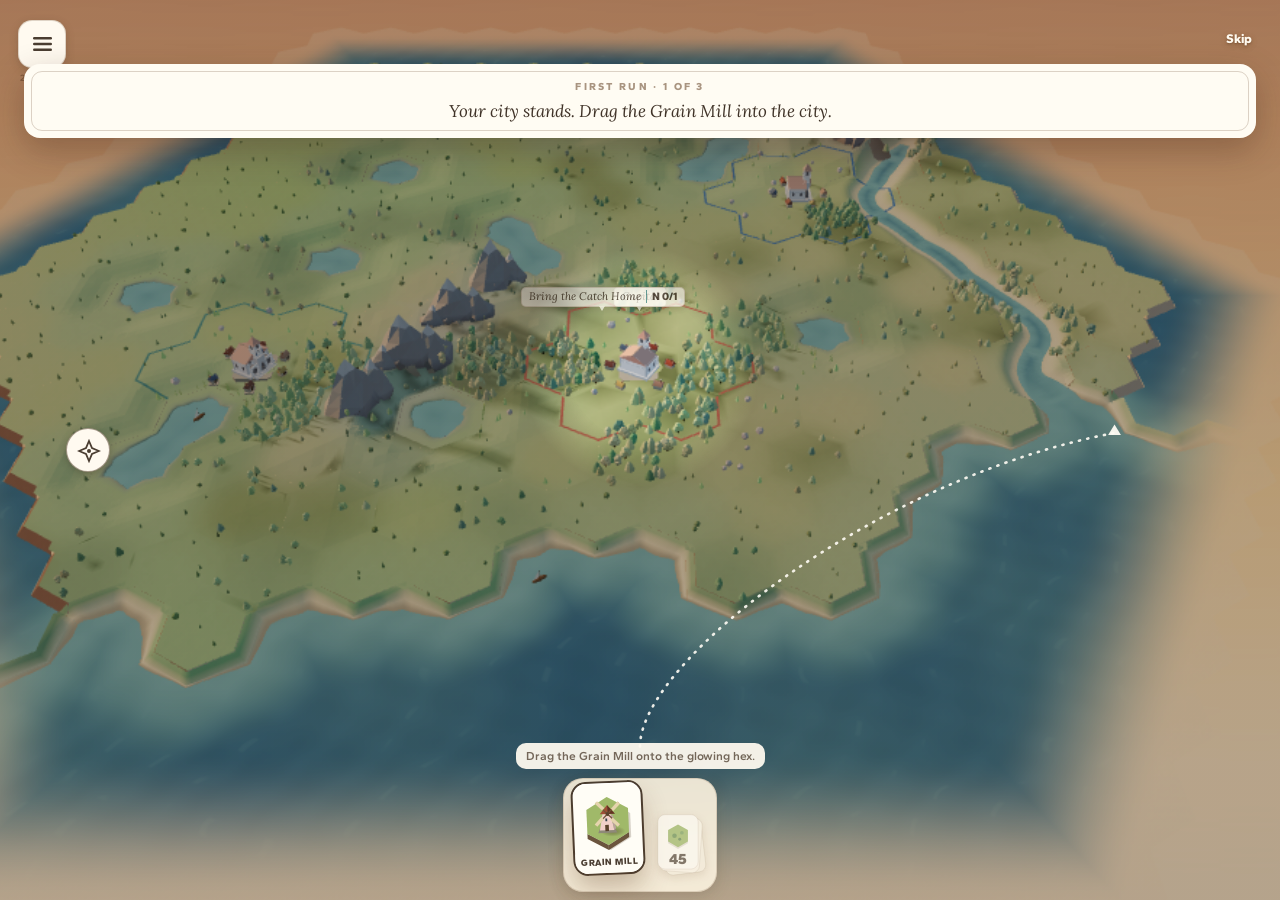
==== index.html @ afee3cfa "Publish 29fb7f7 supported mill frontage and centre clearance" ====
<!doctype html>
<html lang="en">
  <head>
    <meta charset="UTF-8" />
    <meta name="viewport" content="width=device-width, initial-scale=1.0, maximum-scale=1.0, user-scalable=no, viewport-fit=cover" />
    <title>Last Card</title>
    <meta name="description" content="A shrinking deck on a living board. One thumb. The last card saves the realm." />
    <!-- Install identity for the web build (public/manifest.webmanifest,
         public/icons/). Relative paths on purpose: the same dist serves a
         domain root and the GitHub Pages /last-card-play/ subpath (#397).
         The offline shell itself is src/ui/pwa.ts + the generated sw.js;
         the native Capacitor shell never registers it. -->
    <link rel="manifest" href="./manifest.webmanifest">
    <link rel="icon" type="image/svg+xml" href="./icons/icon.svg">
    <link rel="icon" type="image/png" sizes="192x192" href="./icons/icon-192.png">
    <link rel="apple-touch-icon" href="./icons/apple-touch-icon.png">
    <meta name="theme-color" content="#f9e8cf">
    <meta name="mobile-web-app-capable" content="yes">
    <meta name="apple-mobile-web-app-capable" content="yes">
    <meta name="apple-mobile-web-app-title" content="Last Card">
    <!-- black-translucent: the page already lays out under the notch and
         home indicator (viewport-fit=cover, env(safe-area-inset-*) in every
         fixed rule), so the standalone window gets the same full-height canvas. -->
    <meta name="apple-mobile-web-app-status-bar-style" content="black-translucent">
    <!-- #216: the faces are self-hosted (src/ui/fonts.css + src/ui/fonts/,
         font-display: swap). A cross-origin stylesheet here was render-blocking:
         with no network, first paint and the module script behind it waited for
         the request to fail (white for 5-15 s, the #212 airplane-mode frames).
         Fonts must never gate first paint — this sheet is same-origin and its
         faces swap in over the system fallback stack below. -->
    <!-- #354: the two Lora faces the placards are set in (the summary line's
         italic and its bold figures). A face is only fetched when text first
         lays out in it, and the end-of-run placard is that first text — so the
         redraw that measured it (main.ts insets(), the placard's band) saw a
         placard 7 px shorter than its settled height, and the board's mask
         ended 7 px under it. Preloaded, the faces land during the module graph's
         own seconds and the placard is measured at its final size on the first
         paint; main.ts re-measures once on document.fonts.ready in case they
         did not. Fonts still never gate first paint (#216). -->
    <link rel="preload" as="font" type="font/woff2" crossorigin href="./assets/lora-latin-italic-DBI-iqMr.woff2">
    <link rel="preload" as="font" type="font/woff2" crossorigin href="./assets/lora-latin-BiLcIKcI.woff2">
    <style>
      :root {
        --bg: #f9e8cf;
        --ink: #3f3227;
        --chip: #ffffff;
      }
      * { margin: 0; box-sizing: border-box; -webkit-tap-highlight-color: transparent; }
      html, body { height: 100%; width: 100%; overscroll-behavior: none; }
      body {
        margin: 0;
        background: transparent;
        color: var(--ink);
        font-family: 'Gantari', 'Avenir Next', system-ui, sans-serif;
        overflow: hidden;
        user-select: none;
        touch-action: manipulation;
        -webkit-font-smoothing: antialiased;
      }
      #app { position: relative; height: 100%; width: 100%; overflow: hidden; user-select: none; }
      #app, #app button, #app svg, #skills *, #hand *, #deck * {
        -webkit-user-select: none; user-select: none; -webkit-touch-callout: none;
      }
      #app textarea { -webkit-user-select: text; user-select: text; }
      #app.sky-noon { background: linear-gradient(178deg, #f9e8cf 0%, #f2dcbe 48%, #eccfab 100%); }
      #app.sky-dusk { background: linear-gradient(178deg, #e8b793 0%, #dd9d84 42%, #c97f79 100%); }
      /* #174: the industrial age's noon — same sky, smoke in it */
      #app.sky-era2 { background: linear-gradient(178deg, #ede0c4 0%, #dbc79f 48%, #c6af85 100%); }
      
      /* touch-action: none — the board's own drag IS the pan (CIT-8) */
      #board {
        position: absolute; inset: 0; width: 100%; height: 100%; display: block;
        touch-action: none;
        user-select: none;
        -webkit-user-select: none;
        -webkit-touch-callout: none;
      }
      #board text { font-family: 'Gantari', 'Avenir Next', system-ui, sans-serif; user-select: none; pointer-events: none; }

      /* #59: WebKit cannot composite an animated SVG child in isolation — any
         `animation: … infinite` inside #board invalidates and repaints the
         WHOLE board svg on every tick (measured: idle CPU 98–128% with only
         3–6 such nodes, vs. 0.2–0.4% with none; confirmed a single infinitely
         animated node alone still costs ~28% on this Mac, regardless of
         `will-change`). The card's own boundary allows this: "static art is
         acceptable, deleted art is not" — smoke, the legal ghost pulse and the
         tier-up glow keep their shapes and colors, they just stop being the
         thing that keeps the board's core busy at rest. */
      .smoke { opacity: 0.75; }

      .legal-pulse { opacity: 0.62; }

      /* #355 — ONE VOICE AT REST (compare #19: "the wharf HUD competes with a
         board that has no focal point"). The at-rest frame has one primary,
         the hand's playable card; every other piece of furniture sits a
         register down until it is the thing being decided, and comes back up
         on its own moment: the menu on press, the skill circle when a verb is
         armed, the deck when it can be bought from, the teaching lines when
         they answer an action, the quest badges when a quest is tapped. The
         register is a stylesheet fact keyed on a state main.ts already owns
         (`#skills.armed`, `#app.quest-focus`, `#cardhint.quiet`) — nothing
         is rebuilt per frame and no DOM is added. Measured by
         tests/hud_register.test.ts: mean |L - band| per element on x2 frames,
         loud at >= 40. */

      /* A visible, thumb-sized menu surface over the world. */
      #menu, .hexbtn {
        position: absolute; top: calc(20px + env(safe-area-inset-top)); left: calc(18px + env(safe-area-inset-left)); width: 48px; height: 48px; border: 0; padding: 0; cursor: pointer;
        background: #fffaf0;
        border: 1px solid rgba(97,62,32,.2); border-radius: 14px;
        box-shadow: 0 3px 10px rgba(50,35,20,.2);
        z-index: 5;
      }
      #menu .hexface, .hexbtn .hexface {
        display: flex; width: 100%; height: 100%; align-items: center; justify-content: center;
        border-radius: inherit;
        background: rgba(255,252,244,0);
        transition: background-color 160ms ease-out;
      }
      #menu svg, .hexbtn svg { width: 19px; height: 14px; display: block; }
      #menu rect, .hexbtn rect { fill: #4a3d31; transition: fill 160ms ease-out; }
      #menu:focus-visible { outline: 3px solid #4a3d31; outline-offset: 3px; }
      #menu:active, .hexbtn:active { transform: scale(0.95); }
      #menu:active .hexface, #menu:focus-visible .hexface { background: rgba(255,252,244,.95); }
      #menu:active rect, #menu:focus-visible rect { fill: #4a3d31; }
      @media (hover: hover) {
        #menu:hover .hexface { background: rgba(255,252,244,.95); }
        #menu:hover rect { fill: #4a3d31; }
      }

      /* Build Stamp */
      #stamp, .stamp {
        position: absolute; top: calc(72px + env(safe-area-inset-top)); left: calc(20px + env(safe-area-inset-left));
        font-size: 9.5px; font-weight: 700; font-family: 'Gantari', monospace;
        color: rgba(97,62,32,.5); pointer-events: none;
        letter-spacing: 0.3px;
      }
      #app.sky-dusk #stamp { color: rgba(255,250,240,.6); }

      /* #164: the FPS meter — exists only while the toggle is on */
      #fps {
        position: absolute; top: calc(84px + env(safe-area-inset-top)); left: calc(20px + env(safe-area-inset-left));
        font-size: 9.5px; font-weight: 700; font-family: 'Gantari', monospace;
        color: rgba(97,62,32,.55); pointer-events: none;
        font-variant-numeric: tabular-nums;
      }
      #app.sky-dusk #fps { color: rgba(255,250,240,.6); }

      /* #164/#197: the settings debug area */
      .debug-area {
        margin-top: 6px;
        padding: 6px 8px;
        border-radius: 8px;
        background: rgba(97, 62, 32, 0.06);
        font-family: ui-monospace, monospace;
        font-size: 10px;
        color: rgba(97, 62, 32, 0.65);
        text-align: center;
      }
      .diagnostic-fallback { width:100%; min-height:112px; margin-top:8px; resize:vertical; font:11px/1.35 monospace; }

      /* HUD */
      #hud, .hud {
        position: absolute; top: calc(20px + env(safe-area-inset-top)); right: calc(18px + env(safe-area-inset-right));
        display: flex; flex-direction: column; align-items: flex-end;
        pointer-events: none;
        z-index: 5;
      }
      #hud {
        padding: 9px 12px; border-radius: 15px;
        background: rgba(255,250,240,.96);
        border: 1px solid rgba(97,62,32,.16);
        box-shadow: 0 3px 10px rgba(50,35,20,.18);
      }
      #hud #ledger { background: none; border: 0; padding: 0; box-shadow: none; }
      #score, .score {
        font-size: 38px; font-weight: 900; line-height: 1; letter-spacing: -.02em;
        color: #3f3227;
        text-shadow: 0 1px 0 rgba(255,250,240,.4), 0 5px 16px rgba(97,62,32,.18);
        font-variant-numeric: tabular-nums;
      }
      /* #205 (reopened): the next-card track's home is the sheet — full width
         on the sheet card, label above the bar. */
      #reward { display: flex; flex-direction: column; align-items: stretch; gap: 5px; }
      #rewardbar, .rewardbar {
        width: 100%; height: 4px; border-radius: 2px;
        background: rgba(74,58,41,.25); overflow: hidden;
      }
      #rewardfill, .rewardbar i {
        display: block; height: 100%; width: 0%;
        background: #3f3227; border-radius: 2px;
      }
      #rewardfill.settled { transition: width 200ms ease-out; }
      #rewardlabel, .rewardlabel {
        font-size: 10px; font-weight: 800; letter-spacing: .03em;
        /* #216: pinned line-height — see .realm-flow-header. */
        line-height: 13px;
        color: #4a3d31;
      }
      #ledger, .ledgertag {
        display: flex; align-items: center; gap: 4px;
        margin-top: 4px; background: rgba(255,252,243,.92);
        border: 1.5px solid transparent; border-radius: 8px;
        padding: 2.5px 7px; box-shadow: 0 2px 6px rgba(97,62,32,.14);
        font-variant-numeric: tabular-nums;
      }
      #ledgericon, .coin {
        width: 13px; height: 13px; border-radius: 50%;
        background: radial-gradient(circle at 34% 30%, #f2d489, #d9a13f 58%, #a8752a);
        box-shadow: 0 1px 2px rgba(97,62,32,.4), inset 0 0 0 1.5px rgba(122,84,26,.55);
        flex: none; display: block;
      }
      #ledger { flex-wrap: wrap; max-width: 160px; }
      #ledgerbal, .ledgertag .bal { font-size: 15px; font-weight: 900; color: #3f3227; }
      #ledgernet, .ledgertag .net { font-size: 12px; font-weight: 900; color: #3f7a4e; }
      #ledgerwarn {
        display: none;
        flex-basis: 100%;
        font-size: 10px; font-weight: 700; font-style: italic;
        line-height: 1.25; color: #a8402c;
        padding-top: 2px;
      }
      #ledger.debt #ledgerwarn, #ledger.starved #ledgerwarn { display: block; }
      #ledger.falling #ledgernet { color: #b3543f; }
      #creditrunway {
        display: none; align-items: center; gap: 4px;
        min-width: 0; color: #a8402c;
      }
      #ledger.debt #creditrunway { display: flex; }
      #creditfraction {
        min-width: 31px; font-size: 10px; font-weight: 900; line-height: 13px;
        text-align: right; color: #a8402c; white-space: nowrap;
      }
      #credittrack {
        display: block; width: var(--credit-width, 7px); height: 7px;
        overflow: hidden; border: 1px solid rgba(168,64,44,.72); border-radius: 4px;
        background: repeating-linear-gradient(
          90deg,
          rgba(168,64,44,.09) 0,
          rgba(168,64,44,.09) calc(var(--credit-step, 7px) - 1px),
          rgba(168,64,44,.42) calc(var(--credit-step, 7px) - 1px),
          rgba(168,64,44,.42) var(--credit-step, 7px)
        );
        box-sizing: border-box;
      }
      #creditfill {
        display: block; height: 100%; width: 100%; transform-origin: left center;
        transform: scaleX(var(--credit-ratio, 1)); background: #d9a13f;
      }
      /* #61: `animation: alarmpulse … infinite` used to animate box-shadow
         itself — not a compositable property, so WebKit repainted the pill's
         shadow region every frame for as long as the player stayed in debt
         or locked (measured 32% all-WebKit CPU at rest on ?scenario=decay,
         vs 0.05% with a healthy ledger). A same-cost opacity pulse on a
         pseudo-element was tried and measured cheap but non-zero (~2%, and
         noisy up to ~3.4% on this rig) — the card's own boundary prefers
         "costs nothing" over "costs a little", and explicitly allows static
         alarm styling, so the glow is just static now. Red border, red
         numbers: still unmistakably in alarm, just not animated. */
      #ledger.pinned, #ledger.debt {
        background: rgba(255,246,238,.96);
        border-color: #b3543f;
        box-shadow: 0 2px 14px rgba(179,84,63,.55);
      }
      #ledger.pinned #ledgerbal, #ledger.pinned #ledgernet,
      #ledger.debt #ledgerbal, #ledger.debt #ledgernet {
        color: #a8402c;
      }
      @keyframes ledger-tick {
        0%   { transform: scale(1); }
        30%  { transform: scale(1.18); box-shadow: 0 4px 14px rgba(217,161,63,.55); }
        100% { transform: scale(1); }
      }
      #ledger.tick { animation: ledger-tick 520ms ease-out; }

      /* #257 — THE SKILL CIRCLE (the owner's ruling, 31 Aug 2026), replacing
         #231's left rail. The ruling: "on left side in a Quadrat [in C&C3]. We
         want the Same in a Circle left Side mid, no bar which Highlights them",
         and from the card, "Left Bar is blocking Sight."

         The BAR was the sight-blocker, not the buttons. So: the same verbs, the
         same contract, arranged on a CIRCLE at the board's left edge at mid
         height, as BARE round icons over the board — no rail, no panel, no
         reserved column. The container paints nothing and takes no pointer
         events; the board shows through around and between the icons and a tap
         in the gap reaches the map, which is the point of removing the rail.
         Geometry (the ring's radius, the slot angles) is main.ts's, beside the
         roster it lays out — this file styles one icon, not the arrangement. */
      #skills {
        position: absolute; left: 0; top: 0; bottom: 0; width: 100%;
        display: none; pointer-events: none; z-index: 5;
      }
      #skills.live { display: block; }
      #skills.placing-card { display: none; }
      #skills, #skills button { touch-action: none; }
      #skills .skill-hub {
        position: absolute; width: 44px; height: 44px; border-radius: 50%;
        border: 1px solid rgba(90,72,52,.55); background: #fffaf0; color: #4a3d31;
        box-shadow: 0 2px 7px rgba(45,32,20,.25); pointer-events: auto;
        display: grid; place-items: center; padding: 10px; cursor: pointer;
      }
      #skills .skill-hub svg { width: 24px; height: 24px; }
      #skills .skill-hub .cancel { display: none; font-size: 22px; line-height: 1; }
      #skills.choosing .skill-hub svg { display: none; }
      #skills.choosing .skill-hub .cancel { display: block; }
      /* One skill: a round face with its own frame, the way a C&C3 support
         power carries its own. That frame is the ICON's, not a bar behind the
         group — over grass or water the disc is what keeps the silhouette
         readable at x1 (roles/ui-developer.md's minimum step). */
      #skills .skill {
        position: absolute; appearance: none; padding: 0; cursor: pointer;
        width: 52px; height: 52px; border-radius: 50%;
        pointer-events: none;
        background: rgba(255,252,243,.94);
        border: 2px solid rgba(90,72,52,.55);
        box-shadow: 0 2px 7px rgba(45,32,20,.35);
        /* #355: the circle's at-rest register. Geometry (#257) and the
           cooldown count (#314) are untouched; only the weight moves. */
        opacity: 0; visibility: hidden;
        transform: translate(var(--yield-x, 0px), var(--yield-y, 0px)) scale(.36);
        transform-origin: 50% 50%;
        transition: transform 180ms cubic-bezier(0.77, 0, 0.175, 1), opacity 160ms ease-out;
      }
      #skills.choosing .skill, #skills:focus-within .skill {
        transform: translate(0, 0) scale(1);
        opacity: .85; visibility: visible; pointer-events: auto;
      }
      #skills .skill.hovered { opacity: 1; border-color: #2f2519; box-shadow: 0 0 0 3px #ffe7b4, 0 3px 10px rgba(45,32,20,.4); }
      #skills.armed .skill-hub { border: 2px solid #2f2519; box-shadow: 0 0 0 3px #ffe7b4; }
      #skills .skill:active { transform: scale(0.94); }
      /* The verb being decided — and, while any verb is armed, the whole
         circle, so the prices can be compared (`#skills.armed` is main.ts's). */
      #skills.armed .skill:not(.spent), #skills .skill:active, #skills .skill:focus-visible { opacity: 1; }
      @media (hover: hover) { #skills .skill:hover:not(.spent) { opacity: 1; } }
      /* The face is clipped into the disc; the price chip rides the rim OUTSIDE
         it, so the clip lives on a child rather than on the button. */
      #skills .skill .disc {
        position: absolute; inset: 0; border-radius: 50%; overflow: hidden;
        pointer-events: none;
      }
      #skills .skill .disc .face { display: block; width: 100%; height: 100%; }
      /* The price on the icon's face, C&C3's way: a coin chip on the rim.
         #355: at rest the chip is the disc's own cream with the ink stepped
         down — the number is still there to read, it just stops shouting;
         the dark chip (the full register) is what an armed circle wears. */
      #skills .skill .skill-price {
        position: absolute; right: -3px; bottom: -3px;
        min-width: 19px; height: 19px; padding: 0 3px; box-sizing: border-box;
        border-radius: 10px;
        background: rgba(255,252,243,.94); color: rgba(63,50,39,.82);
        border: 1px solid rgba(90,72,52,.4);
        display: flex; align-items: center; justify-content: center; gap: 2px;
        font-size: 11px; font-weight: 900; line-height: 1;
        font-variant-numeric: tabular-nums;
        box-shadow: 0 1px 2px rgba(30,20,12,.25);
        pointer-events: none;
        transition: background-color 160ms ease-out, color 160ms ease-out, border-color 160ms ease-out;
      }
      #skills.armed .skill .skill-price, #skills .skill:active .skill-price, #skills .skill:focus-visible .skill-price {
        background: #3f3227; color: #ffe9b8; border-color: #3f3227;
        box-shadow: 0 1px 3px rgba(30,20,12,.5);
      }
      @media (hover: hover) {
        #skills .skill:hover .skill-price {
          background: #3f3227; color: #ffe9b8; border-color: #3f3227;
          box-shadow: 0 1px 3px rgba(30,20,12,.5);
        }
      }
      #skills .skill .skill-price .coin { width: 9px; height: 9px; }
      /* The armed verb wears the selected card's outline, as the rail's did. */
      #skills .skill.armed { border-color: #2f2519; box-shadow: 0 0 0 3px rgba(255,236,190,.85), 0 2px 8px rgba(45,32,20,.45); }
      /* Spent / unaffordable: greys like the unplayable draft card, and still
         answers a tap with its reason (#231's contract, unchanged). */
      #skills .skill.spent { opacity: 0.45; filter: grayscale(35%); cursor: not-allowed; }
      #skills .skill.spent:active { transform: none; }
      /* #314 — remaining turns live IN the disc, quest-chip language (cream
         pill, Gantari 900, ink #3f3227). Core owns the number
         (`actionCooldownRemaining`); this only paints it. Opacity/filter on
         .spent would fade the count, so cooling restores the button and greys
         the FACE instead — unavailable before the tap, count still glanceable
         at x1 (22px in a 52px disc). */
      #skills .skill.cooling {
        opacity: .7;
        filter: none;
        cursor: not-allowed;
        border-color: rgba(90,72,52,.38);
      }
      #skills .skill.cooling .disc {
        opacity: 0.4;
        filter: grayscale(85%);
      }
      /* #303 — the verb coming OFF cooldown: the disc un-greys and the price
         chip returns, once, on the paint where main.ts sees cooling → ready
         (`.ready` is gated on that transition; a rebuild inside the window
         resumes via --ready-delay rather than replaying). Opacity and
         transform only; the grayscale simply drops with the .cooling class. */
      @keyframes skill-ready-disc {
        from { opacity: 0.4; }
        to   { opacity: 1; }
      }
      @keyframes skill-ready-chip {
        from { opacity: 0; transform: translateY(4px); }
        to   { opacity: 1; transform: translateY(0); }
      }
      #skills .skill.ready .disc {
        animation: skill-ready-disc 200ms cubic-bezier(0.23, 1, 0.32, 1) both;
        animation-delay: var(--ready-delay, 0ms);
      }
      #skills .skill.ready .skill-price {
        animation: skill-ready-chip 200ms cubic-bezier(0.23, 1, 0.32, 1) both;
        animation-delay: var(--ready-delay, 0ms);
      }
      #skills .skill .skill-count {
        position: absolute; left: 50%; top: 50%;
        transform: translate(-50%, -50%);
        min-width: 28px; height: 28px; padding: 0 5px;
        border-radius: 8px;
        background: rgba(255,253,246,0.96);
        color: #3f3227;
        border: 0.9px solid rgba(97,62,32,0.22);
        box-shadow: 0 1px 0 rgba(60,40,20,0.18);
        display: flex; align-items: center; justify-content: center;
        font-family: 'Gantari', sans-serif;
        font-size: 22px; font-weight: 900; line-height: 1;
        font-variant-numeric: tabular-nums;
        pointer-events: none;
      }
      /* #370 — ONE PLACARD PER SETTLEMENT, IN THE HUD'S OWN PAPER.
         The painter (painter3d.ts `settlementPlacard`) inlines the projection
         and nothing else; everything the eye reads is here, so the board's one
         piece of writing is set in the same register as the end-of-run placard
         below — the same cream (#fffcf3, carried at the register's own alpha),
         the hairline brown frame, ink #3f3227, Lora italic. It hangs off its
         anchor (`translate(-50%,-100%)`), so the point
         the painter projects is the card's bottom edge and the stem below it
         points back down at the landmark; the hex centre stays clear.
         WHICH placards stand at rest is here too: `data-rest` (the capital and
         the quest anchors) shows always, every other settlement waits for a
         held card, a pressed hex or a hovering mouse — `#app.placards-open`,
         main.ts's one owner of that moment. `visibility` rather than `display`
         so every card keeps its box and main.ts's collision pass can place them
         all at the settled frame, before any of them is asked for. */
      #board3d-labels .placard3d {
        position: absolute;
        transform: translate(-50%, -100%);
        display: flex; align-items: baseline; gap: 5px;
        padding: 2px 7px 3px;
        border-radius: 5px;
        background: rgba(255, 252, 243, 0.88);
        border: 0.9px solid rgba(97, 62, 32, 0.22);
        box-shadow: 0 2px 6px rgba(60, 40, 20, 0.2);
        white-space: nowrap;
        pointer-events: none;
        visibility: hidden;
        opacity: 0;
        transition: opacity 140ms ease-out;
      }
      #board3d-labels { z-index: 1; }
      #board3d-labels .placard3d[data-quest-id] {
        pointer-events: auto; touch-action: none; cursor: pointer;
        -webkit-user-select: none; user-select: none; -webkit-touch-callout: none;
      }
      #board3d-labels .placard3d[data-quest-id]:focus-visible { outline: 2px solid #4a3d31; outline-offset: 3px; }
      /* the stem back down to the landmark the card names */
      #board3d-labels .placard3d::after {
        content: ''; position: absolute; left: calc(50% + var(--stem-dx, 0px)); top: 100%;
        margin-left: -3.5px;
        border-left: 3.5px solid transparent;
        border-right: 3.5px solid transparent;
        border-top: 5px solid rgba(255, 252, 243, 0.88);
      }
      #board3d-labels .placard3d.has-leader::before {
        content: ''; position: absolute;
        left: calc(50% + var(--stem-dx)); top: 100%;
        width: var(--leader-length); height: 1px;
        background: rgba(97, 62, 32, .55);
        transform-origin: 0 0; transform: rotate(var(--leader-angle));
      }
      #board3d-labels .placard3d.has-leader::after {
        left: calc(50% + var(--anchor-dx)); top: calc(100% + var(--anchor-dy));
        width: 3px; height: 3px; margin: -1.5px; border: 0; border-radius: 50%;
        background: rgba(97, 62, 32, .7);
      }
      /* #355's register, moved up to the card that now carries the quest pill:
         a free-standing pill was the unit before, the placard is the unit now,
         and a mark on the landscape stands a step down until the player asks
         for it — by tapping its quest (`#app.quest-focus`) or by any of the
         three asks in `#app.placards-open`. */
      #board3d-labels .placard3d[data-rest] { visibility: visible; opacity: .82; }
      #app.quest-focus #board3d-labels .placard3d[data-rest] { opacity: 1; }
      #app.placards-open #board3d-labels .placard3d { visibility: visible; opacity: 1; }
      #board3d-labels .placard3d[data-offscreen] { display: none; }
      #board3d-labels .placard3d .tile-label3d {
        font-family: 'Lora', Georgia, serif; font-style: italic;
        font-size: 11px; line-height: 13px; color: #3f3227;
      }
      #board3d-labels .placard3d .quest-badge3d {
        font-size: 11px; line-height: 13px; font-weight: 800;
        font-variant-numeric: tabular-nums; color: #3f3227;
        padding-left: 5px;
        border-left: 1px solid var(--quest-ink, rgba(97, 62, 32, 0.3));
      }
      #board3d-labels .placard3d .supply-badge3d {
        font-size: 11px; line-height: 13px; font-weight: 700;
        color: #805125; padding-left: 5px;
        border-left: 1px solid rgba(128, 81, 37, .35);
      }
      @media (prefers-reduced-motion: reduce) {
        #board3d-labels .placard3d { transition: none; }
      }

      /* #216: an inline-block icon inside the text span rode the strut's
         baseline, which is font-metric dependent — the row changed height when
         the face swapped in. As a flex item it leaves the line box entirely. */
      .flow-kind-row .kind-name { display: inline-flex; align-items: center; }
      .flow-kind-row .res-icon { width: 14px; height: 14px; display: block; flex: none; margin-right: 4px; }
      .flow-kind-row .coin { margin-right: 4px; }

      /* The cream HUD variant died with #205's reopen: it existed only to keep
         the reward track legible over the dusk sky, and the track's home is
         the sheet now. */

      /* Deck Stack */
      #deck, .deckstack {
        position: absolute; right: calc(10px + env(safe-area-inset-right)); bottom: calc(16px + env(safe-area-inset-bottom)); width: 64px; height: 88px;
        pointer-events: none; z-index: 7;
        filter: drop-shadow(0 3px 5px rgba(97,62,32,.22));
        display: flex;
        /* #355: a count, not a decision — until it can be bought from. */
        opacity: .62;
        transition: opacity 160ms ease-out;
      }
      #carddock #deck {
        position: relative; inset: auto; width: 56px; height: 84px; flex: none;
      }
      #deck.buyable {
        pointer-events: auto;
        cursor: pointer;
        opacity: 1;
      }
      #deck svg, .deckstack svg { width: 100%; height: 100%; overflow: visible; display: block; }
      @keyframes deck-tick {
        0%   { transform: scale(1); }
        30%  { transform: scale(1.2); }
        100% { transform: scale(1); }
      }
      #deck.tick { animation: deck-tick 480ms ease-out; }

      /* #470: deployment state, not HUD chrome. It remains fixed while the
         tray yields and clears the phone's home-indicator safe area. */
      #build-update {
        position: absolute;
        left: calc(14px + env(safe-area-inset-left));
        right: calc(14px + env(safe-area-inset-right));
        bottom: calc(126px + env(safe-area-inset-bottom));
        z-index: 24;
        display: none;
        align-items: center;
        justify-content: space-between;
        gap: 12px;
        max-width: 430px;
        margin: 0 auto;
        padding: 10px 10px 10px 14px;
        border: 1px solid rgba(255, 252, 243, .48);
        border-radius: 14px;
        background: #3f3227;
        color: #fffaf0;
        box-shadow: 0 8px 24px rgba(38, 25, 17, .3);
        pointer-events: auto;
      }
      #build-update.visible { display: flex; }
      #build-update-message { font-size: 13px; line-height: 1.25; font-weight: 750; }
      #build-update-reload {
        appearance: none; border: 0; border-radius: 10px; min-width: 88px;
        min-height: 44px; padding: 0 15px; cursor: pointer;
        background: #fffaf0; color: #3f3227; font: 800 14px 'Gantari', sans-serif;
      }

      @keyframes card-earn {
        0%   { transform: translateY(0) scale(1); }
        30%  { transform: translateY(-10px) scale(1.08); }
        100% { transform: translateY(0) scale(1); }
      }
      .card.earned { animation: card-earn 520ms ease-out; }

      /* Tray and Hand */
      #tray, .tray {
        position: absolute; left: 0; right: 0; bottom: 0;
        padding: 10px calc(14px + env(safe-area-inset-right)) calc(20px + env(safe-area-inset-bottom)) calc(14px + env(safe-area-inset-left));
        display: flex; flex-direction: column; align-items: center; gap: 9px;
        background: transparent;
        pointer-events: none;
        z-index: 6;
        transform: translateY(var(--tray-yield, 0px));
        transition: transform 180ms cubic-bezier(0.77, 0, 0.175, 1);
      }
      #app.hud-engaged #tray { transform: translateY(0); }
      #carddock {
        display: flex; align-items: flex-end; gap: 8px; padding: 14px 10px 8px;
        pointer-events: auto;
        border-radius: 20px; background: rgba(250,240,222,.92);
        border: 1px solid rgba(97,62,32,.16);
        box-shadow: 0 4px 16px rgba(50,35,20,.16);
      }
      #hand, #burn { pointer-events: auto; }
      #cardhint, #cardnote {
        padding: 5px 10px; border-radius: 10px;
        background: rgba(255,250,240,.94);
      }
      @media (max-width: 359px) {
        #hand { gap: 6px; }
        #hand .card { width: 60px; }
        #carddock { gap: 4px; padding-inline: 7px; }
        #carddock #deck { width: 48px; }
      }
      #cardhint, #cardnote, .teach {
        font-size: 12px; line-height: 1.35; font-weight: 600; color: rgba(74,58,41,.75);
        text-align: center; max-width: 300px;
      }
      /* #355: the catalogue's teaching and the opening drag hint sit a
         register down; a line that ANSWERS something (a refused drop, a
         strike, a tapped quest, a locked draft, the coach) keeps the full
         register above. main.ts's redrawTeaching says which is which. */
      #cardhint.quiet, #cardnote.quiet {
        font-size: 11px; color: #5f4936;
      }
      #cardhint:empty, #cardnote:empty { display: none; }
      #hand, .hand { display: flex; gap: 12px; touch-action: none; align-items: flex-end; }
      .card, .slab {
        width: 68px; height: 90px; border-radius: 13px; background: #fffdf6; position: relative;
        box-shadow: 0 1px 0 rgba(255,255,255,.9) inset, 0 5px 12px rgba(97,62,32,.22), 0 0 0 1px rgba(97,62,32,.10);
        display: flex; flex-direction: column; overflow: hidden; cursor: pointer;
        touch-action: none;
        transition: transform 120ms ease-out, box-shadow 120ms ease-out;
      }
      /* #355: in the hand, the selected card is the one primary; the others
         wait a step smaller (touch box stays 64x85, over the 44 floor). */
      #hand .card:not(.selected):not(.flying) { transform: scale(0.94); transform-origin: 50% 100%; }
      .card.selected, .slab.sel {
        transform: translateY(-10px) rotate(-2.5deg);
        box-shadow: 0 1px 0 rgba(255,255,255,.9) inset, 0 14px 26px rgba(97,62,32,.32), 0 0 0 2px #4a3d31;
      }
      .card.unplayable, .slab.unplayable {
        opacity: 0.45; filter: grayscale(30%); cursor: not-allowed;
      }
      .flying-tile.illegal {
        opacity: 0.48;
        filter: grayscale(0.7) drop-shadow(0 8px 10px rgba(116, 28, 22, 0.42)) !important;
      }
      .card.lifted, .slab.lifted {
        border: 1.5px dashed rgba(74,58,41,0.35); background: rgba(255,253,246,0.35); box-sizing: border-box;
        box-shadow: none;
      }
      .card.lifted *, .slab.lifted * { display: none; }
      .card.flying {
        position: fixed; left: 0; top: 0; z-index: 10;
        pointer-events: none;
        box-shadow: 0 14px 28px rgba(50, 35, 20, 0.35);
        transform: rotate(-3deg) scale(1.05);
      }
      .card .face, .card .art, .slab .art { flex: 1; display: block; width: 100%; height: auto; }
      .card .label, .card .name, .slab .name {
        font-size: 9.3px; font-weight: 800; letter-spacing: .03em; text-transform: uppercase; color: #4a3d31;
        /* #216: pinned line-height — `normal` is font-metric dependent, so the
           label moved 1 css px when the face swapped in over the fallback. */
        line-height: 11px;
        text-align: center; padding: 3px 1px 6px; background: #fffdf6; white-space: nowrap; overflow: hidden; text-overflow: ellipsis;
      }
      .card.locked, .slab.locked {
        background: #f4ebd8;
        box-shadow: 0 1px 0 rgba(255,255,255,.9) inset, 0 2px 6px rgba(97,62,32,.18), 0 0 0 1.5px rgba(63,50,39,.5);
      }
      .card.locked .label, .card.locked .name, .slab.locked .name {
        background: #f4ebd8;
        color: #4a3d31;
        padding: 3px 1px 6px;
      }
      .locked-banner, .card-locked-header {
        position: static;
        background: #3f3227; color: #f8ecd8;
        font-size: 8px; font-weight: 800; letter-spacing: .18em;
        padding: 3px 0 2px; text-align: center; text-transform: uppercase;
      }

      /* #303 proposal 3 — decay/war lock into the draft. card-earn's mirror:
         heavier, settling downward rather than bouncing up — no overshoot,
         ease-in instead of ease-out, the "bad news lands and stays" read. */
      @keyframes card-locked-in {
        0%   { opacity: 0; transform: translateY(-8px); }
        100% { opacity: 1; transform: translateY(0); }
      }
      .card.locked-in { animation: card-locked-in 420ms ease-in; }

      /* #71: Idle Producers & Want Marks */
      #board g.tile.idle {
        opacity: 0.58;
      }
      .want-mark, .construction-stakes {
        pointer-events: none;
      }

      /* Board Gains & Animations */
      @keyframes gain-rise {
        0%   { opacity: 0; transform: translateY(6px) scale(0.9); }
        18%  { opacity: 1; transform: translateY(0) scale(1); }
        100% { opacity: 0; transform: translateY(-22px) scale(1); }
      }
      #board .gain { animation: gain-rise 900ms ease-out forwards; }

      /* #369: the same landing as the 3D painter's, in the form CSS can carry —
         an 8-unit drop on the shared ease-out over 300 of the 380 ms, then the
         1.03 overshoot leaving over the last 80. render.ts's LAND_MS,
         LAND_DROP_MS, LAND_RISE and LAND_OVERSHOOT are the owners of these
         numbers and painter.test.ts holds this rule to them. */
      @keyframes tile-land {
        0%     { transform: translateY(-8px) scale(1); opacity: 0.35;
                 animation-timing-function: cubic-bezier(0.23, 1, 0.32, 1); }
        78.94% { transform: translateY(0) scale(1); opacity: 1;
                 animation-timing-function: linear; }
        78.95% { transform: translateY(0) scale(1.03); opacity: 1;
                 animation-timing-function: cubic-bezier(0.23, 1, 0.32, 1); }
        100%   { transform: translateY(0) scale(1); opacity: 1; }
      }
      #board g.tile.land {
        transform-box: fill-box; transform-origin: center;
        animation: tile-land 380ms linear both;
      }

      @keyframes term-show {
        0%   { opacity: 0; }
        16%  { opacity: 1; }
        70%  { opacity: 1; }
        100% { opacity: 0; }
      }
      #board .term { animation: term-show 900ms ease-out forwards; }

      /* Run Menu Sheet */
      #sheet, .scrim {
        position: absolute; inset: 0; display: none; z-index: 8;
        align-items: flex-end; justify-content: center;
        padding: env(safe-area-inset-top) calc(16px + env(safe-area-inset-right)) calc(20px + env(safe-area-inset-bottom)) calc(16px + env(safe-area-inset-left));
        background: rgba(59, 42, 28, 0.38);
      }
      #sheet.open { display: flex; }
      #sheetcard, .sheet {
        width: 100%; max-width: 352px;
        background: #fffcf3; border-radius: 20px;
        padding: 12px; display: flex; flex-direction: column; gap: 8px;
        box-shadow: 0 14px 40px rgba(50, 28, 16, 0.4);
      }
      #sheetcard { max-height: 100%; overflow-y: auto; overscroll-behavior: contain; }
      #sheetcard > * { flex-shrink: 0; }
      #sheetcard button, .sheet button {
        appearance: none; border: 0; cursor: pointer; font: inherit;
        width: 100%; height: 50px; border-radius: 12px;
        font-size: 16px; font-weight: 800; font-family: 'Gantari', sans-serif;
        background: #f3e8d3; color: #3f3227;
      }
      #sheetcard #resume, #sheetcard button.primary, .sheet button.primary { background: #3f3227; color: #f8ecd8; }
      #sheetcard button:active, .sheet button:active { transform: scale(0.985); }
      #cameracontrols { display: grid; grid-template-columns: 1fr 1.25fr 1fr; gap: 6px; }
      #sheetcard #cameracontrols button { min-height: 44px; font-size: 14px; }

      /* #71: Realm Flow Readout */
      .realm-flow {
        background: #f4ebd8;
        border-radius: 14px;
        padding: 10px 12px;
        display: flex;
        flex-direction: column;
        gap: 6px;
        border: 1px solid rgba(97, 62, 32, 0.12);
      }
      .realm-flow-header {
        display: flex;
        justify-content: space-between;
        align-items: center;
        font-size: 10px;
        /* #216: pinned line-height — `normal` is font-metric dependent, so the
           row changed height when the face swapped in over the fallback. */
        line-height: 13px;
        font-weight: 800;
        letter-spacing: .12em;
        text-transform: uppercase;
        color: rgba(97, 62, 32, 0.6);
      }
      .realm-flow-status.warn {
        color: #b3543f;
      }
      .realm-flow-grid {
        display: flex;
        flex-direction: column;
        gap: 4px;
      }
      .flow-kind-row {
        display: flex;
        justify-content: space-between;
        font-size: 12px;
        /* #216: pinned line-height — `normal` is font-metric dependent, so the
           row changed height when the face swapped in over the fallback. */
        line-height: 15px;
        font-weight: 700;
        color: #3f3227;
        font-variant-numeric: tabular-nums;
      }
      .flow-kind-row.short .short-val {
        color: #b3543f;
        font-weight: 800;
      }

      /* Museum Gallery Sheet (#40) */
      #museumsheet.open { display: flex; }
      #museumcard {
        max-height: 80vh;
        padding: 16px 14px 14px;
      }
      #app.museum-open #tray, #app.museum-open #deck { visibility: hidden; }
      .museum-header {
        text-align: center;
        padding: 2px 0 8px;
        border-bottom: 1px solid rgba(97, 62, 32, 0.12);
      }
      .museum-over {
        font-size: 10px;
        font-weight: 800;
        letter-spacing: .22em;
        text-transform: uppercase;
        /* #466: the player-facing eyebrow reads at AA (about 4.9:1 on the
           sheet's cream) rather than the 3.2:1 whisper the judge measured. */
        color: rgba(97, 62, 32, 0.78);
      }
      .museum-heading {
        font-family: 'Lora', Georgia, serif;
        font-style: italic;
        font-size: 20px;
        font-weight: 700;
        color: #3f3227;
        margin-top: 2px;
      }
      .museum-list {
        display: flex;
        flex-direction: column;
        gap: 8px;
        max-height: 52vh;
        overflow-y: auto;
        padding: 6px 2px;
        -webkit-overflow-scrolling: touch;
      }
      .museum-entry {
        background: #fffdf6;
        border: 1px solid rgba(97, 62, 32, 0.14);
        border-radius: 14px;
        padding: 10px 12px;
        display: flex;
        align-items: center;
        gap: 12px;
        cursor: pointer;
        box-shadow: 0 2px 6px rgba(97, 62, 32, 0.08);
        transition: transform 120ms ease-out, box-shadow 120ms ease-out;
      }
      .museum-entry:active {
        transform: scale(0.985);
      }
      /* #175: era-correct frames — a kept realm wears its age. Era 1 keeps the
         parchment card; era 2 takes the industrial frame (soot border, khaki
         wash, steel-dark thumb) that the era-2 board itself wears (#174). */
      .museum-entry.museum-era-2 {
        background: #f3ecdc;
        border-color: rgba(74, 64, 50, 0.38);
        box-shadow: 0 2px 6px rgba(60, 52, 40, 0.16), inset 0 1px 0 rgba(255, 253, 246, 0.6);
      }
      .museum-entry.museum-era-2 .museum-thumb {
        background: linear-gradient(135deg, #c9b98e 0%, #7d7256 100%);
        box-shadow: inset 0 0 0 1px rgba(60, 52, 40, 0.3);
      }
      .museum-entry.museum-era-2 .museum-seed-line {
        color: rgba(74, 64, 50, 0.78);
      }
      .museum-thumb {
        width: 44px;
        height: 44px;
        border-radius: 10px;
        background: linear-gradient(135deg, #f2dcbe 0%, #dd9d84 100%);
        display: flex;
        align-items: center;
        justify-content: center;
        flex-shrink: 0;
        box-shadow: inset 0 0 0 1px rgba(97, 62, 32, 0.15);
      }
      .museum-thumb svg {
        width: 26px;
        height: 26px;
      }
      .museum-info {
        flex: 1;
        display: flex;
        flex-direction: column;
        gap: 2px;
        min-width: 0;
      }
      .museum-seed-line {
        font-size: 10.5px;
        font-weight: 800;
        letter-spacing: .04em;
        text-transform: uppercase;
        color: rgba(97, 62, 32, 0.78);
        display: flex;
        align-items: center;
        justify-content: space-between;
      }
      .museum-score-line {
        font-size: 14px;
        font-weight: 800;
        color: #3f3227;
        font-variant-numeric: tabular-nums;
      }
      .museum-score-line b {
        font-size: 17px;
        font-weight: 900;
      }
      .museum-ending {
        /* #175: the ending is the entry's epitaph, set like the museum's own
           heading — not a metadata whisper. */
        font-family: 'Lora', Georgia, serif;
        font-style: italic;
        font-size: 11.5px;
        font-weight: 600;
        color: rgba(63, 50, 39, 0.78);
      }
      .museum-empty {
        text-align: center;
        padding: 28px 16px;
        font-family: 'Lora', Georgia, serif;
        font-style: italic;
        font-size: 15px;
        color: rgba(74, 58, 41, 0.7);
      }

      /* Placards: End of Run, TierUp, FirstRun */
      .placard, #overcard, #tierupcard {
        pointer-events: auto; width: 100%; max-width: 342px; position: relative;
        background: #fffcf3; border-radius: 16px;
        padding: 20px 22px 18px; text-align: center;
        display: flex; flex-direction: column; align-items: center;
        box-shadow: 0 12px 34px rgba(60, 30, 20, 0.35);
      }
      .placard .frameline, #overcard .frameline, #tierupcard .frameline, #coachcard .frameline {
        position: absolute; inset: 7px;
        border: 1px solid rgba(97, 62, 32, 0.22); border-radius: 11px;
        pointer-events: none;
      }
      .placard .over, #overtitle, #tieruptitle, #coachtitle {
        font-size: 10.5px; font-weight: 800; letter-spacing: .22em;
        text-transform: uppercase; color: rgba(97, 62, 32, 0.55);
      }
      .placard .line, #oversummary, #tierupsummary, #coachline {
        font-family: 'Lora', Georgia, serif; font-style: italic; font-size: 17px;
        color: #3f3227; margin: 8px 0 2px; text-wrap: balance;
      }
      /* FirstRun artboard: the coach line carries margin-top 7px only */
      #coachline { margin: 7px 0 0; }
      .placard .line b, #oversummary b, #tierupsummary b {
        font-style: normal; font-weight: 700; font-size: 26px; letter-spacing: -.01em;
      }
      #tierupsub {
        font-size: 10.5px; font-weight: 800; letter-spacing: .06em;
        color: #5f4936; margin-top: 6px;
      }
      .placard .rule, #overcard .rule, #tierupcard .rule {
        width: 52px; height: 1px; background: rgba(97, 62, 32, 0.3);
        margin: 11px auto 13px;
      }
      .btn-ink, #newrun, #tierupcontinue {
        appearance: none; border: 0; cursor: pointer; font: inherit;
        background: #3f3227; color: #f8ecd8;
        font-size: 16px; font-weight: 800; font-family: 'Gantari', sans-serif;
        border-radius: 12px; height: 48px; min-width: 170px; padding: 0 24px;
      }
      .btn-ink:active, #newrun:active, #tierupcontinue:active { transform: scale(0.985); }

      #over, #tierup {
        position: absolute; left: calc(24px + env(safe-area-inset-left)); right: calc(24px + env(safe-area-inset-right)); bottom: calc(26px + env(safe-area-inset-bottom)); display: none;
        justify-content: center; pointer-events: none;
        z-index: 7;
      }

      /* FirstRun Coach */
      /* Pause teaching furniture while the player reads a menu or detail.
         Visibility preserves its current step and resumes it on dismissal. */
      #app:is(.menu-open, .museum-open, .peek-open) #firstruncoach {
        visibility: hidden;
        pointer-events: none;
      }
      #coachcard {
        position: absolute; left: calc(24px + env(safe-area-inset-left)); right: calc(24px + env(safe-area-inset-right)); top: calc(64px + env(safe-area-inset-top));
        background: #fffcf3; border-radius: 16px; padding: 16px 18px; text-align: center;
        box-shadow: 0 12px 34px rgba(60,30,20,.3); z-index: 8;
      }
      #coachskip {
        position: absolute; top: calc(16.5px + env(safe-area-inset-top)); right: calc(19px + env(safe-area-inset-right));
        min-width: 44px; min-height: 44px;
        display: inline-flex; align-items: center; justify-content: center;
        font-size: 13px; font-weight: 800; color: #fffaf0;
        text-shadow: 0 1px 2px rgba(97,62,32,.5), 0 2px 6px rgba(97,62,32,.3);
        background: transparent; border: 0; cursor: pointer; font-family: inherit;
        z-index: 9;
      }
      #spotlight {
        position: absolute; inset: 0; pointer-events: none; z-index: 4;
      }

      /* TierUp Capacity Tooltip */
      /* The chip is the city rise's board sentence (growth_feedback.ts): it
         holds a beat over the gold hex while the hand stays in play, then
         leaves the way it came. Opacity only, so the exit fade never fights
         the entrance keyframe's transform. */
      #tierupcapacity {
        position: absolute; inset: 0; pointer-events: none; z-index: 7;
        transition: opacity 220ms cubic-bezier(0.23, 1, 0.32, 1);
      }
      #tierupcapacity.leaving { opacity: 0; }
      #tierupchip {
        position: absolute; left: 150px; top: 292px; min-width: 90px; width: max-content;
        background: rgba(255,252,243,.96); border-radius: 10px; padding: 6px 10px; text-align: center;
        box-shadow: 0 3px 10px rgba(97,62,32,.25);
      }
      #tieruprise {
        font-size: 9.5px; font-weight: 800; letter-spacing: .14em; text-transform: uppercase;
        color: #7a5a3a; margin-bottom: 1px;
      }
      #tieruprise:empty { display: none; }
      #tierupcapcount {
        font-size: 15px; font-weight: 900; color: #3f3227; font-variant-numeric: tabular-nums;
      }
      #tierupchip .caplabel {
        font-size: 9px; font-weight: 800; letter-spacing: .08em; text-transform: uppercase; color: rgba(74,58,41,.6);
      }
      #tieruptri {
        position: absolute; left: 191px; top: 332px; width: 8px; height: 8px;
        background: rgba(255,252,243,.96); transform: rotate(45deg);
      }

      /* #110: Long-press peek overlay on city/settlement */
      #peekoverlay {
        position: absolute;
        z-index: 15;
        width: 240px;
        background: rgba(255, 252, 243, 0.98);
        border: 1px solid rgba(97, 62, 32, 0.2);
        border-radius: 14px;
        padding: 10px 12px;
        box-shadow: 0 8px 24px rgba(60, 30, 20, 0.28);
        pointer-events: none;
        display: flex;
        flex-direction: column;
        gap: 6px;
        font-family: 'Gantari', sans-serif;
        color: #3f3227;
      }
      .peek-header {
        display: flex;
        justify-content: space-between;
        align-items: center;
        border-bottom: 1px solid rgba(97, 62, 32, 0.12);
        padding-bottom: 4px;
      }
      .peek-title {
        font-size: 13px;
        font-weight: 900;
        color: #3f3227;
      }
      .peek-tier {
        font-size: 10px;
        font-weight: 800;
        letter-spacing: .08em;
        text-transform: uppercase;
        color: rgba(97, 62, 32, 0.65);
        margin-left: 4px;
      }
      .peek-badge {
        font-size: 9.5px;
        font-weight: 800;
        letter-spacing: .06em;
        text-transform: uppercase;
        padding: 2px 6px;
        border-radius: 6px;
      }
      .peek-badge.linked {
        background: rgba(84, 140, 53, 0.15);
        color: #3f7a4e;
      }
      .peek-badge.unlinked {
        background: rgba(179, 84, 63, 0.15);
        color: #b3543f;
      }
      .peek-badge.neutral {
        background: rgba(97, 62, 32, 0.12);
        color: #5c4430;
      }
      .peek-badge.warn {
        background: rgba(179, 84, 63, 0.15);
        color: #b3543f;
      }
      .peek-row {
        display: flex;
        justify-content: space-between;
        align-items: center;
        font-size: 11.5px;
        font-weight: 700;
      }
      #peekoverlay[data-quest-id] .peek-row { align-items: flex-start; gap: 10px; }
      #peekoverlay[data-quest-id] .peek-label { flex: none; }
      #peekoverlay[data-quest-id] .peek-val { text-align: right; }
      .peek-label {
        color: rgba(97, 62, 32, 0.7);
      }
      .peek-val {
        color: #3f3227;
        font-weight: 800;
        font-variant-numeric: tabular-nums;
      }
      .peek-buildings {
        display: flex;
        flex-direction: column;
        gap: 3px;
        background: rgba(244, 235, 216, 0.6);
        border-radius: 8px;
        padding: 5px 7px;
        margin: 2px 0;
      }
      .peek-building-item {
        display: flex;
        justify-content: space-between;
        align-items: center;
        font-size: 11px;
        font-weight: 700;
      }
      .peek-building-item.starved {
        color: #b3543f;
      }
      .peek-building-item.starved .peek-building-name::after {
        content: ' (starved)';
        font-size: 9px;
        font-weight: 800;
      }
      .peek-building-item.idle {
        color: rgba(97, 62, 32, 0.6);
      }
      .peek-building-item.idle .peek-building-name::after {
        content: ' (idle)';
        font-size: 9px;
        font-weight: 800;
      }
      .peek-demand {
        margin-top: 2px;
        padding: 4px 6px;
        border-radius: 8px;
        background: #f4ebd8;
        font-size: 11px;
        font-weight: 800;
        text-align: center;
      }
      .peek-demand.fed {
        color: #3f7a4e;
      }
      .peek-demand.unfed {
        color: #b3543f;
        background: rgba(255, 246, 238, 0.96);
        border: 1px solid rgba(179, 84, 63, 0.3);
      }
      .peek-demand.neutral {
        color: #5c4430;
        background: rgba(244, 235, 216, 0.6);
      }
      /* #177: the hex's history in its peek */
      .peek-history {
        margin-top: 6px;
        padding-top: 5px;
        border-top: 1px solid rgba(97, 62, 32, 0.14);
      }
      .peek-history-title {
        font-size: 9px;
        font-weight: 800;
        letter-spacing: .18em;
        text-transform: uppercase;
        color: rgba(97, 62, 32, 0.55);
        margin-bottom: 3px;
      }
      .peek-history-row {
        font-size: 10.5px;
        font-weight: 700;
        color: #3f3227;
        line-height: 1.45;
      }
      .peek-history-turn {
        color: rgba(97, 62, 32, 0.6);
        font-variant-numeric: tabular-nums;
      }
      /* #177: the run-level chronicle in the menu sheet */
      .run-chronicle {
        margin-top: 10px;
        max-height: 132px;
        overflow-y: auto;
        -webkit-overflow-scrolling: touch;
      }
      .run-chronicle:empty {
        display: none;
      }
      .run-chronicle-title {
        font-size: 10px;
        font-weight: 800;
        letter-spacing: .22em;
        text-transform: uppercase;
        color: rgba(97, 62, 32, 0.55);
        text-align: center;
        margin-bottom: 4px;
      }
      .run-chronicle-row {
        font-size: 10.5px;
        font-weight: 700;
        color: #3f3227;
        line-height: 1.5;
        text-align: left;
      }
      .run-chronicle-row b {
        color: rgba(97, 62, 32, 0.6);
        font-variant-numeric: tabular-nums;
      }

      /* Burn button */
      #burn {
        appearance: none; border: 0; cursor: pointer; font: inherit;
        background: #9e3d2b; color: #ffffff;
        font-size: 13.5px; font-weight: 800; border-radius: 12px;
        height: 48px; min-width: 220px; padding: 0 16px;
        display: none; align-items: center; justify-content: center;
        box-shadow: 0 2px 8px rgba(158, 61, 43, 0.25);
      }
      #burn:active { transform: scale(0.97); }

      /* Moments Motion (#94) */
      /* TierUp Moment Animations */
      @keyframes tierup-dash-flow {
        0%   { stroke-dashoffset: 16; opacity: 0.3; }
        100% { stroke-dashoffset: 0; opacity: 1; }
      }
      @keyframes tierup-neighbor-fold {
        0%   { transform: scale(1.08); opacity: 0.85; }
        100% { transform: scale(1); opacity: 0.3; }
      }
      @keyframes tierup-glow-enter {
        0%   { transform: scale(0.75); opacity: 0.25; }
        100% { transform: scale(1); opacity: 1; }
      }
      #board .tierup-visual-moment .tierup-merge-arc {
        animation: tierup-dash-flow 280ms ease-out forwards;
      }
      #board .tierup-visual-moment .tierup-neighbor-fold {
        transform-box: fill-box;
        transform-origin: center;
        animation: tierup-neighbor-fold 280ms ease-out forwards;
      }
      #board .tierup-visual-moment .tierup-glow {
        transform-box: fill-box;
        transform-origin: center;
        animation: tierup-glow-enter 280ms ease-out forwards;
      }

      /* Moment Sheet Entrance */
      @keyframes moment-sheet-enter {
        0%   { opacity: 0; transform: translateY(14px) scale(0.97); }
        100% { opacity: 1; transform: translateY(0) scale(1); }
      }
      #tierupcard.entering {
        animation: moment-sheet-enter 260ms cubic-bezier(0.16, 1, 0.3, 1) both;
      }
      #tierupchip.entering {
        animation: moment-sheet-enter 240ms cubic-bezier(0.16, 1, 0.3, 1) both;
      }
      /* #303: the museum label at run end enters like the tier-up sheet — once,
         on the paint where the run turns ended (main.ts `showOver` gates the
         class on that transition, so a resumed or fixture-ended run paints it
         settled at boot, and the menu opening over it does not replay it). */
      #overcard.entering {
        animation: moment-sheet-enter 260ms cubic-bezier(0.16, 1, 0.3, 1) both;
      }

      /* Era Sweep Pass */
      @keyframes era-sweep-pass {
        0%   { opacity: 0; transform: translate3d(-100%, -100%, 0) rotate(25deg); }
        25%  { opacity: 0.7; }
        75%  { opacity: 0.7; }
        100% { opacity: 0; transform: translate3d(100%, 100%, 0) rotate(25deg); }
      }
      .era-sweep {
        position: absolute;
        inset: -50%;
        width: 200%;
        height: 200%;
        background: linear-gradient(
          135deg,
          transparent 35%,
          rgba(245, 195, 110, 0.35) 45%,
          rgba(255, 235, 180, 0.55) 50%,
          rgba(245, 195, 110, 0.35) 55%,
          transparent 65%
        );
        pointer-events: none;
        z-index: 6;
        animation: era-sweep-pass 300ms ease-out forwards;
      }

      /* #303 proposal 2 — Weather Strike Flash. Same era-sweep-pass keyframe
         (opacity/transform only, no colour baked in), same box model; the
         gradient's colour stops are set inline per strike from the event's
         own catalogue colour (data/events.json), so a new weather card never
         needs a second colour table maintained here. */
      .weather-strike {
        position: absolute;
        inset: -50%;
        width: 200%;
        height: 200%;
        pointer-events: none;
        z-index: 6;
        animation: era-sweep-pass 300ms ease-out forwards;
      }

      /* Quest Payout Resolution */
      @keyframes quest-payout-resolve {
        0%   { opacity: 0; transform: translateY(4px) scale(0.85); }
        25%  { opacity: 1; transform: translateY(-8px) scale(1.08); }
        80%  { opacity: 1; transform: translateY(-18px) scale(1); }
        100% { opacity: 0; transform: translateY(-26px) scale(0.95); }
      }
      #board .quest-payout-chip {
        animation: quest-payout-resolve 300ms ease-out forwards;
      }

      /* Brink-Buy Offer & Resolution */
      @keyframes buy-offer-pulse {
        0%   { transform: scale(0.94); }
        50%  { transform: scale(1.05); }
        100% { transform: scale(1); }
      }
      #deck.live-offer {
        animation: buy-offer-pulse 280ms ease-out;
      }

      @keyframes buy-card-resolve {
        0%   { opacity: 0.3; transform: translateY(12px) scale(0.88); }
        60%  { transform: translateY(-4px) scale(1.04); }
        100% { opacity: 1; transform: translateY(0) scale(1); }
      }
      .card.buy-resolved {
        animation: buy-card-resolve 280ms cubic-bezier(0.16, 1, 0.3, 1) forwards;
      }

      /* Reduced Motion */
      @media (prefers-reduced-motion: reduce) {
        *, *::before, *::after {
          animation-duration: 0.001ms !important;
          animation-iteration-count: 1 !important;
          transition-duration: 0.001ms !important;
        }
      }
    </style>
    <script type="module" crossorigin src="./assets/index-BdVZb4O_.js"></script>
    <link rel="stylesheet" crossorigin href="./assets/index-DbEvcpCW.css">
  </head>
  <body>
    <div id="app">
      <svg id="board"></svg>
      <button id="menu" class="hexbtn" type="button" aria-label="Menu">
        <span class="hexface">
          <svg viewBox="0 0 19 14" aria-hidden="true">
            <rect x="0" y="0" width="19" height="2.4" rx="1.2" />
            <rect x="0" y="5.8" width="19" height="2.4" rx="1.2" />
            <rect x="0" y="11.6" width="19" height="2.4" rx="1.2" />
          </svg>
        </span>
      </button>
      <div id="stamp"></div>
      <div id="fps" style="display:none"></div>
      <!-- #257: the skill circle — empty markup; the icons are the run's
           roster, built, laid out and owned by main.ts (ADR 0013 amendment:
           input is never the renderer's). It replaces #231's #actionbar rail. -->
      <div id="skills" role="toolbar" aria-label="Skills"></div>
      <div id="hud">
        <!-- #205 (reopened): the corner keeps the score and the coin count —
             the vision bar's whole HUD. The next-card track lives in the
             run-menu sheet; the resource row surfaces only its alarm. -->
        <div id="score">0</div>
        <div id="ledger">
          <span id="ledgericon" class="coin"></span>
          <b id="ledgerbal">0</b>
          <span id="ledgernet">+ 0</span>
          <span id="creditrunway" aria-hidden="true">
            <span id="creditfraction"><b id="creditremaining">0</b>/<span id="creditceiling">0</span></span>
            <span id="credittrack"><i id="creditfill"></i></span>
          </span>
          <span id="ledgerwarn" aria-live="polite"></span>
        </div>
      </div>
      <div id="build-update" role="status" aria-live="polite">
        <span id="build-update-message">A new version is ready.</span>
        <button id="build-update-reload" type="button">Reload</button>
      </div>
      <div id="tray">
        <div id="cardhint"></div>
        <div id="cardnote"></div>
        <div id="carddock">
        <div id="hand"></div>
      <div id="deck" class="deckstack">
        <!-- #91: static boot twin of render.ts's deckChipSvg (standard kind,
             count 0) — the pre-JS first paint. The drawing's ONE owner is
             deckChipSvg; this markup cannot import, so it is the named
             permitted twin and must not drift from it. -->
        <svg viewBox="0 0 64 88" aria-hidden="true">
          <g transform="rotate(-7 32 50)">
            <rect x="15" y="20" width="46" height="62" rx="8" fill="#f3ecdc" stroke="rgba(97,62,32,0.14)" stroke-width="1"></rect>
          </g>
          <g transform="rotate(4 32 50)">
            <rect x="12" y="17" width="46" height="62" rx="8" fill="#f9f3e6" stroke="rgba(97,62,32,0.14)" stroke-width="1"></rect>
          </g>
          <g>
            <rect x="9" y="14" width="46" height="62" rx="8" fill="#fffdf6" stroke="rgba(97,62,32,0.14)" stroke-width="1"></rect>
            <polygon points="43.3,33.5 43.3,46.5 32.0,53.0 20.7,46.5 20.7,33.5 32.0,27.0" fill="rgba(74,56,38,0.18)"></polygon>
            <polygon points="43.3,31.5 43.3,44.5 32.0,51.0 20.7,44.5 20.7,31.5 32.0,25.0" fill="#8fae56"></polygon>
            <circle cx="28" cy="38" r="2.6" fill="#54803c"></circle>
            <circle cx="36.4" cy="34.6" r="2.1" fill="#67914a"></circle>
            <circle cx="34" cy="42" r="1.7" fill="#4a7538"></circle>
            <text id="deckcount" x="32" y="70" text-anchor="middle" font-family="'Gantari',sans-serif" font-size="17" font-weight="900" fill="#3f3227">0</text>
          </g>
        </svg>
      </div>
        </div>
        <button id="burn" type="button">Burn card (costs 1 card, 1 turn)</button>
      </div>
      
      <!-- Run menu sheet -->
      <div id="sheet" role="dialog" aria-modal="true" aria-label="Run menu">
        <div id="sheetcard">
          <!-- #205 (reopened): the next-card track left the at-rest HUD for
               this sheet — summon-on-demand, same element, same owner. -->
          <div id="reward">
            <div id="rewardlabel"></div>
            <div id="rewardbar"><i id="rewardfill"></i></div>
          </div>
          <div id="realmflow" class="realm-flow"></div>
          <div id="runchronicle" class="run-chronicle"></div>
          <button id="resume" class="primary" type="button">Resume</button>
          <div id="cameracontrols" role="group" aria-label="Map view">
            <button id="zoomout" type="button" aria-label="Zoom out">− Wider</button>
            <button id="recenterview" type="button" aria-label="Recenter your realm">Your realm</button>
            <button id="zoomin" type="button" aria-label="Zoom in">Closer +</button>
          </div>
          <button id="numbersmode" type="button"></button>
          <button id="fpsmode" type="button"></button>
          <button id="tutorialmode" type="button"></button>
          <button id="debugmode" type="button"></button>
          <button id="soundmode" type="button"></button>
          <button id="qualitymode" type="button"></button>
          <button id="copydiagnostics" type="button">Copy diagnostic bundle</button>
          <textarea id="diagnosticfallback" class="diagnostic-fallback" hidden readonly aria-label="Diagnostic bundle"></textarea>
          <div id="debugarea" class="debug-area" style="display:none"></div>
          <button id="restart" type="button">Restart this seed</button>
          <button id="newseed" type="button">New run</button>
          <button id="museum" type="button">Museum</button>
        </div>
      </div>

      <!-- Museum gallery sheet (#40) -->
      <div id="museumsheet" class="scrim" role="dialog" aria-modal="true" aria-label="Museum gallery">
        <div id="museumcard" class="sheet">
          <div class="museum-header">
            <div class="museum-over">Archive</div>
            <div class="museum-heading">The Museum</div>
          </div>
          <div id="museumlist" class="museum-list">
            <!-- Dynamically populated archive run cards -->
          </div>
          <button id="museumback" class="primary" type="button">Back</button>
        </div>
      </div>

      <!-- FirstRun coach -->
      <div id="firstruncoach" style="display:none">
        <div id="spotlight"></div>
        <svg id="coachsvg" viewBox="0 0 390 844" style="position:absolute;inset:0;width:100%;height:100%;pointer-events:none;z-index:4">
          <path id="coacharrow" d="M170,692 C192,640 232,544 256,490" fill="none" stroke="rgba(255,252,244,0.9)" stroke-width="2.5" stroke-dasharray="1 7" stroke-linecap="round"></path>
          <polygon id="coacharrowhead" points="262,477 250,487 262,493" fill="rgba(255,252,244,0.95)"></polygon>
        </svg>
        <div id="coachcard">
          <div class="frameline"></div>
          <!-- #90: no placeholder sentences — the coach's lines live in main.ts,
               which writes them before this hidden card is ever shown. -->
          <div id="coachtitle"></div>
          <div id="coachline"></div>
        </div>
        <button id="coachskip" type="button">Skip</button>
      </div>

      <!-- TierUp moment card & chip -->
      <div id="tierupcapacity" style="display:none">
        <div id="tierupchip">
          <div id="tieruprise"></div>
          <div id="tierupcapcount"></div>
          <div class="caplabel">SLOTS</div>
        </div>
        <div id="tieruptri"></div>
      </div>
      <!-- Long-press container peek overlay (#110) -->
      <div id="peekoverlay" style="display:none"></div>
      <div id="tierup">
        <div id="tierupcard">
          <div class="frameline"></div>
          <!-- #90: no placeholder sentences — the moment showing owns all three
               lines (main.ts writes them before this hidden card is shown). -->
          <div id="tieruptitle"></div>
          <div id="tierupsummary"></div>
          <div id="tierupsub"></div>
          <div class="rule"></div>
          <button id="tierupcontinue" class="btn-ink" type="button">Continue</button>
        </div>
      </div>

      <!-- End of run card -->
      <div id="over">
        <div id="overcard">
          <div class="frameline"></div>
          <div id="overtitle"></div>
          <div id="oversummary"></div>
          <div class="rule"></div>
          <button id="newrun" class="btn-ink" type="button">New run</button>
          <button id="overback" class="btn-ink" type="button" style="display:none">Back to Museum</button>
        </div>
      </div>
    </div>
  </body>
</html>
---- assets/index-DbEvcpCW.css ----
@font-face{font-family:Gantari;font-style:italic;font-weight:400 700;font-display:swap;src:url(./gantari-latin-ext-italic-DcI_7MTW.woff2)format("woff2");unicode-range:U+100-2BA,U+2BD-2C5,U+2C7-2CC,U+2CE-2D7,U+2DD-2FF,U+304,U+308,U+329,U+1D00-1DBF,U+1E00-1E9F,U+1EF2-1EFF,U+2020,U+20A0-20AB,U+20AD-20C0,U+2113,U+2C60-2C7F,U+A720-A7FF}@font-face{font-family:Gantari;font-style:italic;font-weight:400 700;font-display:swap;src:url(./gantari-latin-italic-6lEfw1cM.woff2)format("woff2");unicode-range:U+??,U+131,U+152-153,U+2BB-2BC,U+2C6,U+2DA,U+2DC,U+304,U+308,U+329,U+2000-206F,U+20AC,U+2122,U+2191,U+2193,U+2212,U+2215,U+FEFF,U+FFFD}@font-face{font-family:Gantari;font-style:normal;font-weight:300 900;font-display:swap;src:url(./gantari-latin-ext-BJnKXFm0.woff2)format("woff2");unicode-range:U+100-2BA,U+2BD-2C5,U+2C7-2CC,U+2CE-2D7,U+2DD-2FF,U+304,U+308,U+329,U+1D00-1DBF,U+1E00-1E9F,U+1EF2-1EFF,U+2020,U+20A0-20AB,U+20AD-20C0,U+2113,U+2C60-2C7F,U+A720-A7FF}@font-face{font-family:Gantari;font-style:normal;font-weight:300 900;font-display:swap;src:url(./gantari-latin-C8TmYsYu.woff2)format("woff2");unicode-range:U+??,U+131,U+152-153,U+2BB-2BC,U+2C6,U+2DA,U+2DC,U+304,U+308,U+329,U+2000-206F,U+20AC,U+2122,U+2191,U+2193,U+2212,U+2215,U+FEFF,U+FFFD}@font-face{font-family:Lora;font-style:italic;font-weight:400 700;font-display:swap;src:url(./lora-cyrillic-ext-italic-Cgu7qCFu.woff2)format("woff2");unicode-range:U+460-52F,U+1C80-1C8A,U+20B4,U+2DE0-2DFF,U+A640-A69F,U+FE2E-FE2F}@font-face{font-family:Lora;font-style:italic;font-weight:400 700;font-display:swap;src:url(./lora-cyrillic-italic-BWw7-oF9.woff2)format("woff2");unicode-range:U+301,U+400-45F,U+490-491,U+4B0-4B1,U+2116}@font-face{font-family:Lora;font-style:italic;font-weight:400 700;font-display:swap;src:url(./lora-latin-ext-italic-BC6VAxdc.woff2)format("woff2");unicode-range:U+100-2BA,U+2BD-2C5,U+2C7-2CC,U+2CE-2D7,U+2DD-2FF,U+304,U+308,U+329,U+1D00-1DBF,U+1E00-1E9F,U+1EF2-1EFF,U+2020,U+20A0-20AB,U+20AD-20C0,U+2113,U+2C60-2C7F,U+A720-A7FF}@font-face{font-family:Lora;font-style:italic;font-weight:400 700;font-display:swap;src:url(./lora-latin-italic-DBI-iqMr.woff2)format("woff2");unicode-range:U+??,U+131,U+152-153,U+2BB-2BC,U+2C6,U+2DA,U+2DC,U+304,U+308,U+329,U+2000-206F,U+20AC,U+2122,U+2191,U+2193,U+2212,U+2215,U+FEFF,U+FFFD}@font-face{font-family:Lora;font-style:normal;font-weight:400 700;font-display:swap;src:url(./lora-cyrillic-ext-YcVxMP-u.woff2)format("woff2");unicode-range:U+460-52F,U+1C80-1C8A,U+20B4,U+2DE0-2DFF,U+A640-A69F,U+FE2E-FE2F}@font-face{font-family:Lora;font-style:normal;font-weight:400 700;font-display:swap;src:url(./lora-cyrillic-UWPuZLjM.woff2)format("woff2");unicode-range:U+301,U+400-45F,U+490-491,U+4B0-4B1,U+2116}@font-face{font-family:Lora;font-style:normal;font-weight:400 700;font-display:swap;src:url(./lora-latin-ext-C2Wlntb9.woff2)format("woff2");unicode-range:U+100-2BA,U+2BD-2C5,U+2C7-2CC,U+2CE-2D7,U+2DD-2FF,U+304,U+308,U+329,U+1D00-1DBF,U+1E00-1E9F,U+1EF2-1EFF,U+2020,U+20A0-20AB,U+20AD-20C0,U+2113,U+2C60-2C7F,U+A720-A7FF}@font-face{font-family:Lora;font-style:normal;font-weight:400 700;font-display:swap;src:url(./lora-latin-BiLcIKcI.woff2)format("woff2");unicode-range:U+??,U+131,U+152-153,U+2BB-2BC,U+2C6,U+2DA,U+2DC,U+304,U+308,U+329,U+2000-206F,U+20AC,U+2122,U+2191,U+2193,U+2212,U+2215,U+FEFF,U+FFFD}
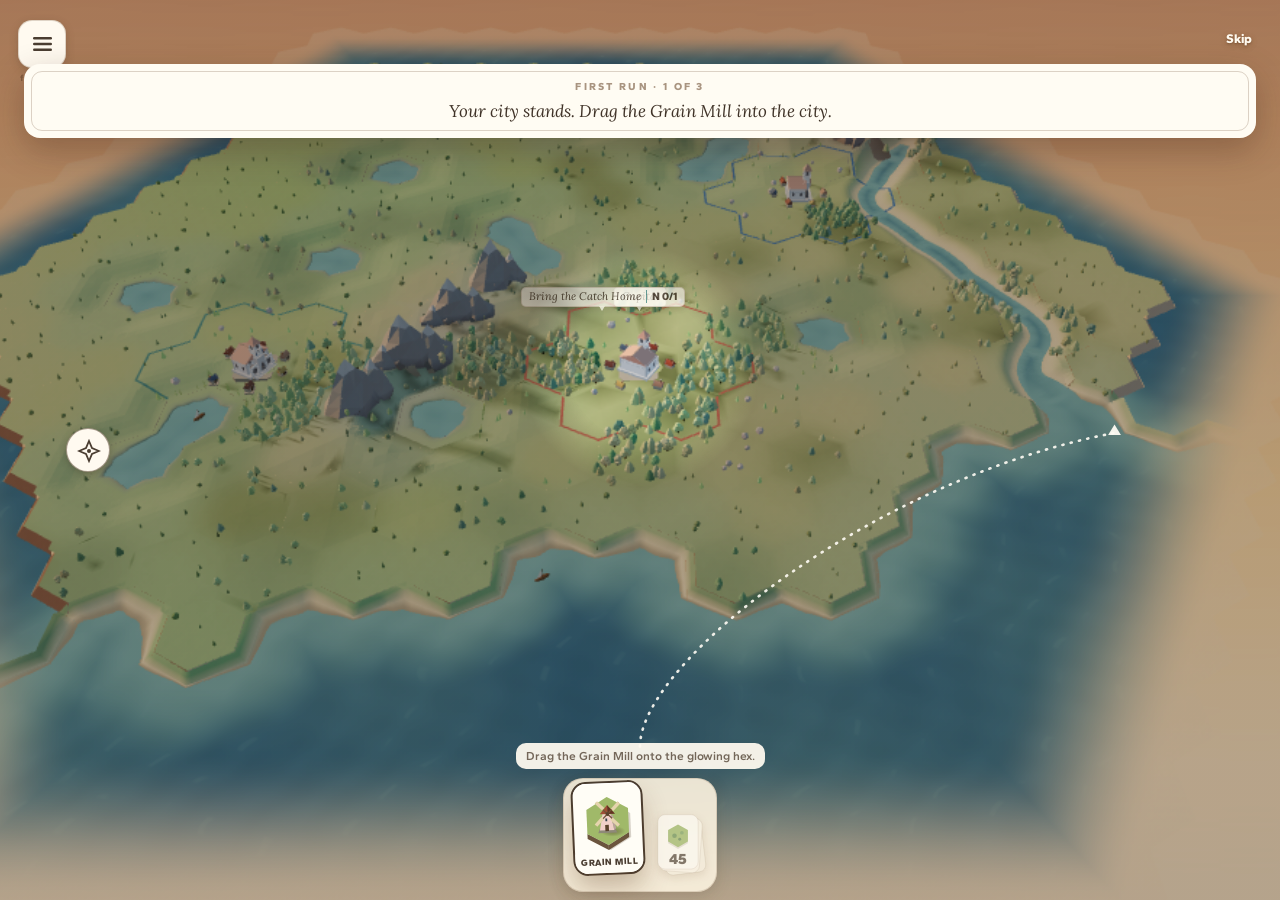
==== commit a2eb142a: "Publish ff6f68a local mill water activity" ====
--- a/index.html
+++ b/index.html
@@ -1365,7 +1365,7 @@
         }
       }
     </style>
-    <script type="module" crossorigin src="./assets/index-BdVZb4O_.js"></script>
+    <script type="module" crossorigin src="./assets/index-DbmwP4Kx.js"></script>
     <link rel="stylesheet" crossorigin href="./assets/index-DbEvcpCW.css">
   </head>
   <body>
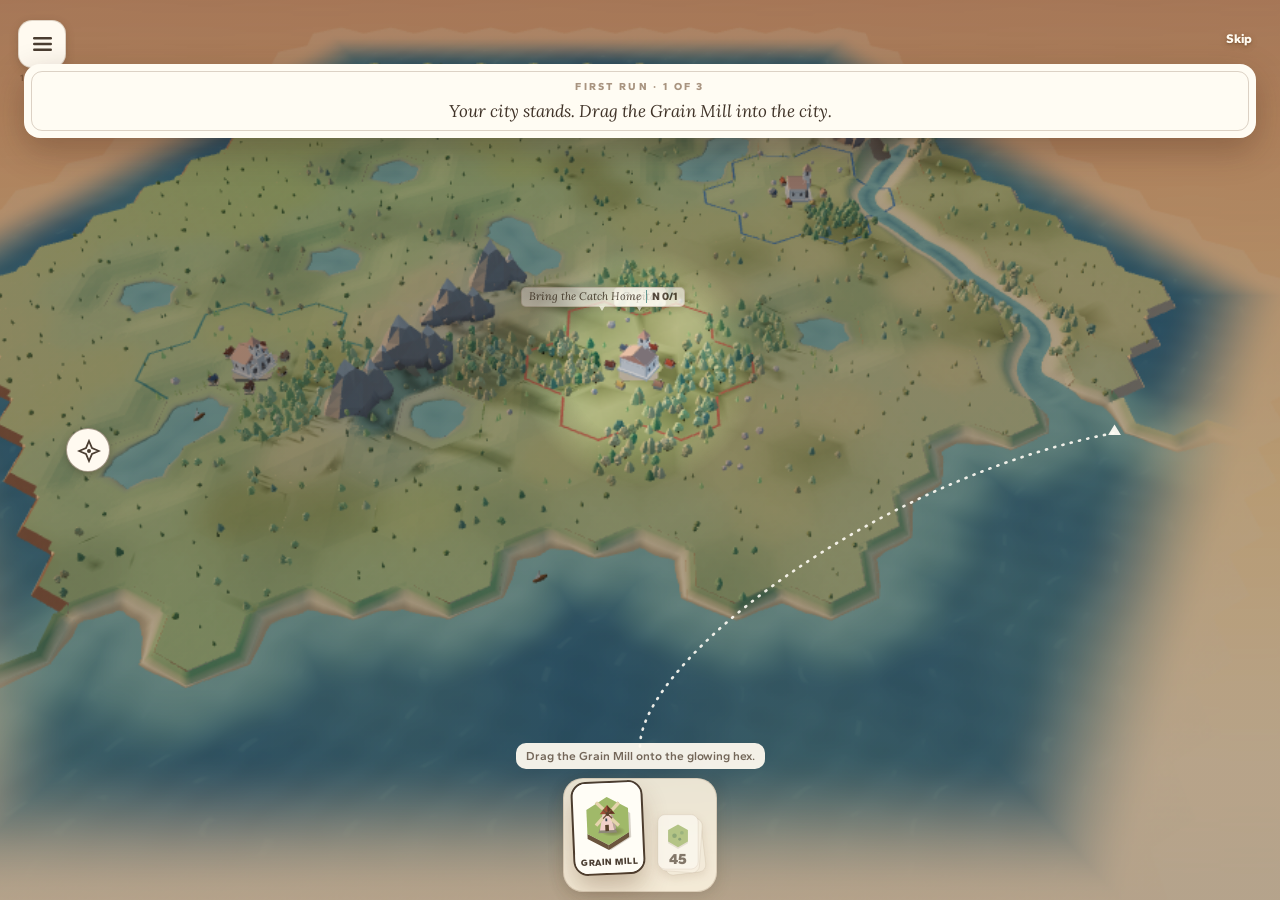
==== commit 827a2eea: "Publish 1ac9e2f visible millrace" ====
--- a/index.html
+++ b/index.html
@@ -1365,7 +1365,7 @@
         }
       }
     </style>
-    <script type="module" crossorigin src="./assets/index-DbmwP4Kx.js"></script>
+    <script type="module" crossorigin src="./assets/index-B5jHQYY9.js"></script>
     <link rel="stylesheet" crossorigin href="./assets/index-DbEvcpCW.css">
   </head>
   <body>
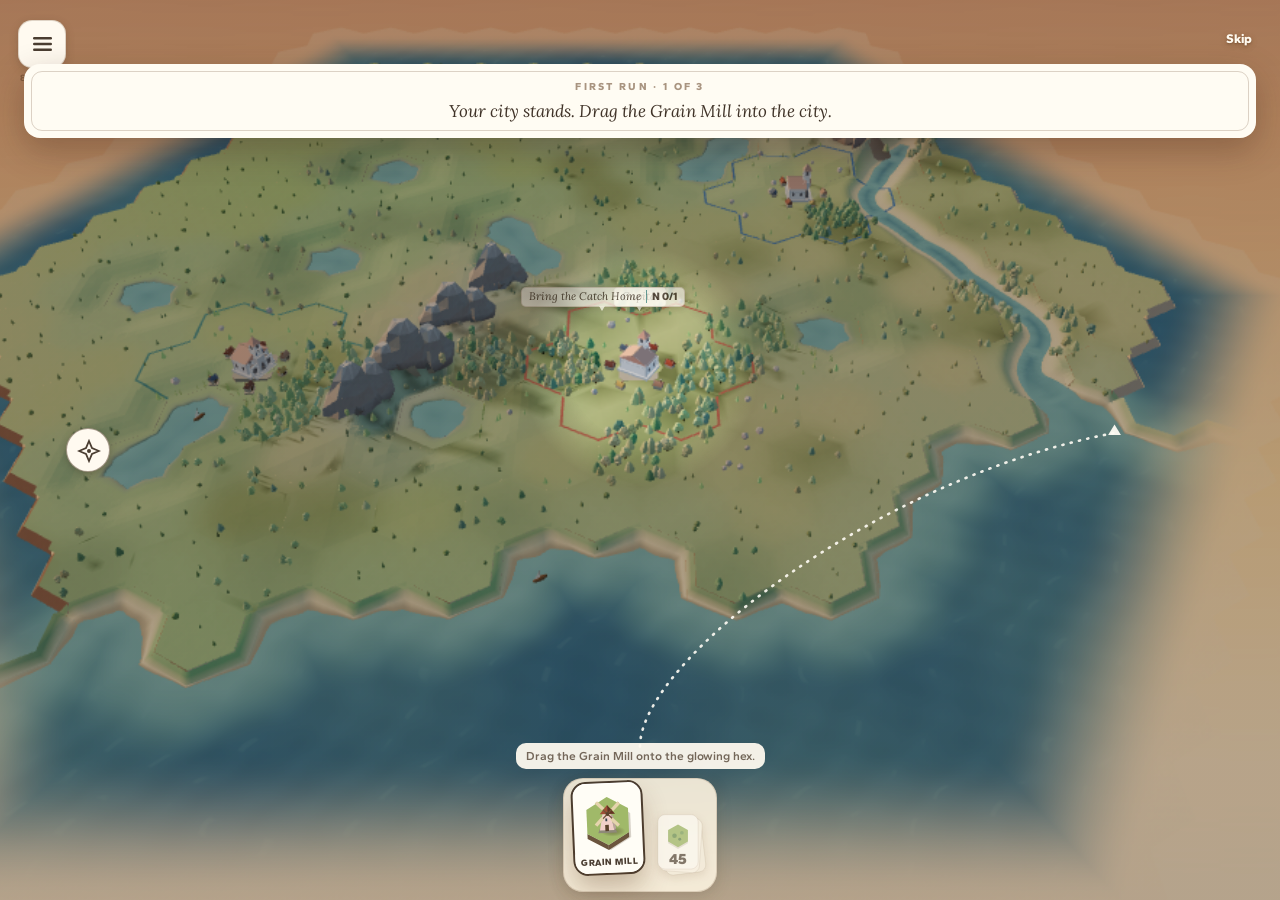
==== commit a95f42f8: "Publish 80f3ae2 broken rock ridges and painted strata" ====
--- a/index.html
+++ b/index.html
@@ -1365,7 +1365,7 @@
         }
       }
     </style>
-    <script type="module" crossorigin src="./assets/index-B5jHQYY9.js"></script>
+    <script type="module" crossorigin src="./assets/index-xZ1OUHHg.js"></script>
     <link rel="stylesheet" crossorigin href="./assets/index-DbEvcpCW.css">
   </head>
   <body>
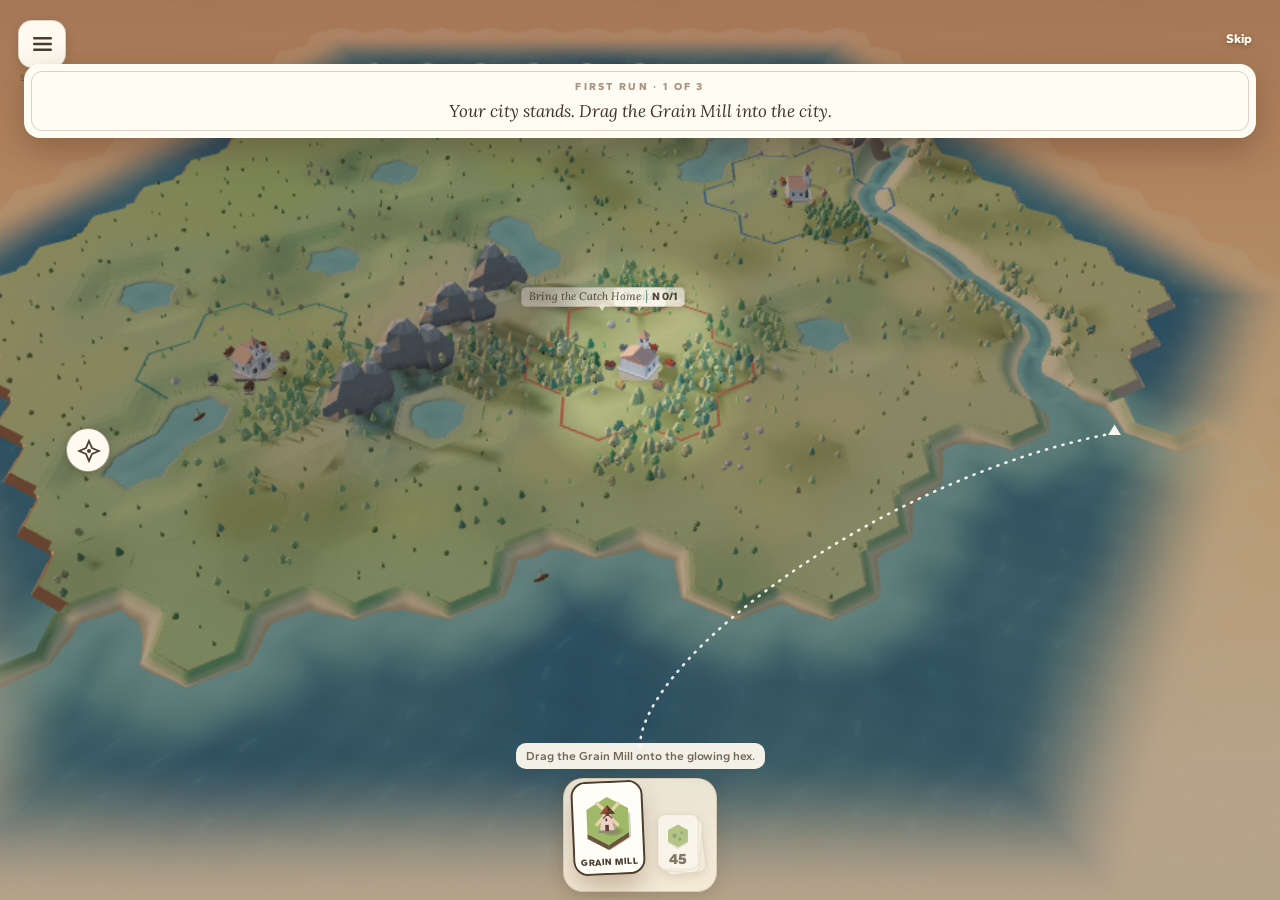
==== commit 6fd844f5: "Publish 5ab218f neighbor-collapse save recovery" ====
--- a/index.html
+++ b/index.html
@@ -1365,7 +1365,7 @@
         }
       }
     </style>
-    <script type="module" crossorigin src="./assets/index-xZ1OUHHg.js"></script>
+    <script type="module" crossorigin src="./assets/index-D11x6jHe.js"></script>
     <link rel="stylesheet" crossorigin href="./assets/index-DbEvcpCW.css">
   </head>
   <body>
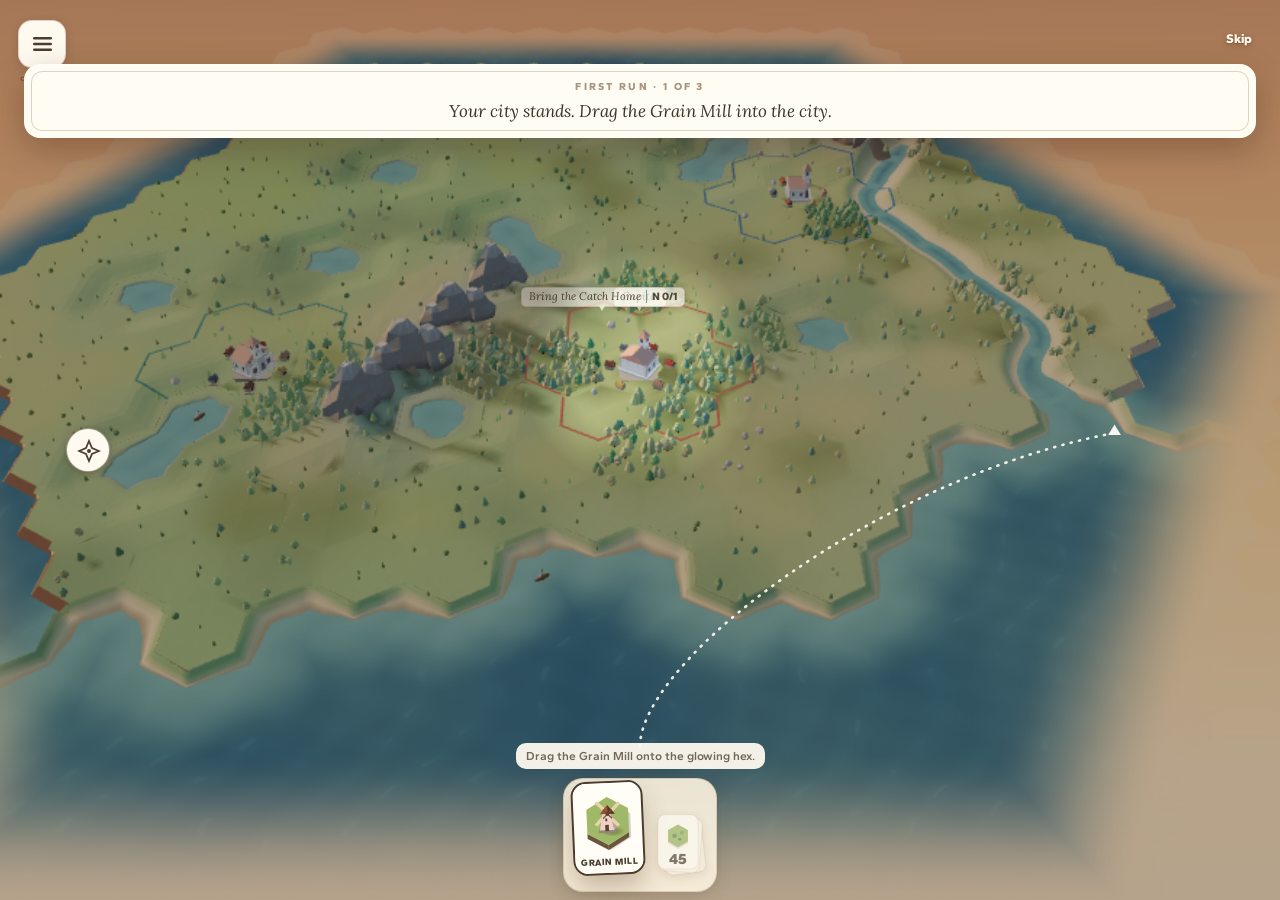
==== commit 0a1b13d5: "Publish c65da7d conquered-city layout and save recovery" ====
--- a/index.html
+++ b/index.html
@@ -1365,7 +1365,7 @@
         }
       }
     </style>
-    <script type="module" crossorigin src="./assets/index-D11x6jHe.js"></script>
+    <script type="module" crossorigin src="./assets/index-CuMzT13t.js"></script>
     <link rel="stylesheet" crossorigin href="./assets/index-DbEvcpCW.css">
   </head>
   <body>
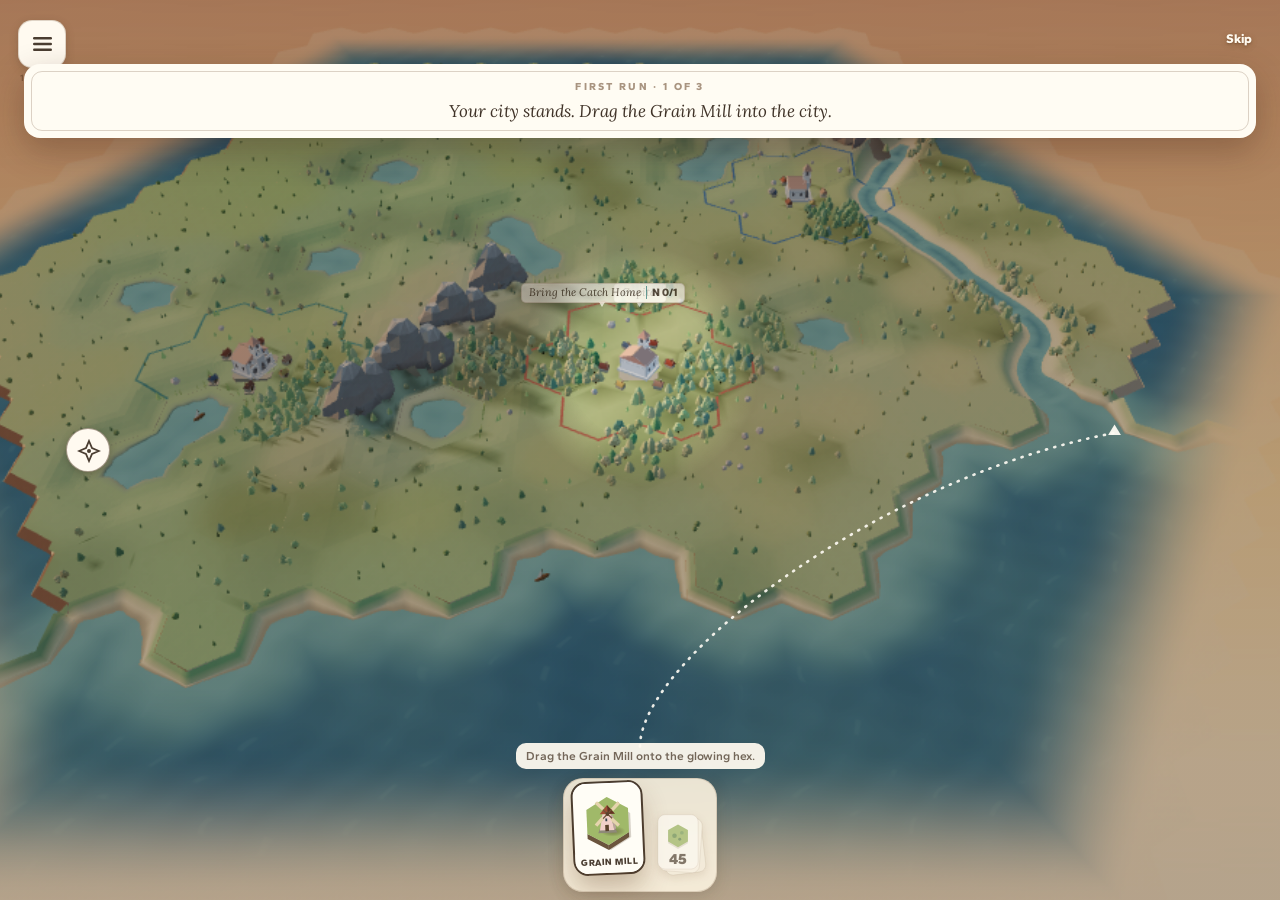
==== commit f859c072: "Publish 1e6fd3a work yard clearance" ====
--- a/index.html
+++ b/index.html
@@ -1365,7 +1365,7 @@
         }
       }
     </style>
-    <script type="module" crossorigin src="./assets/index-CuMzT13t.js"></script>
+    <script type="module" crossorigin src="./assets/index-1dI0e649.js"></script>
     <link rel="stylesheet" crossorigin href="./assets/index-DbEvcpCW.css">
   </head>
   <body>
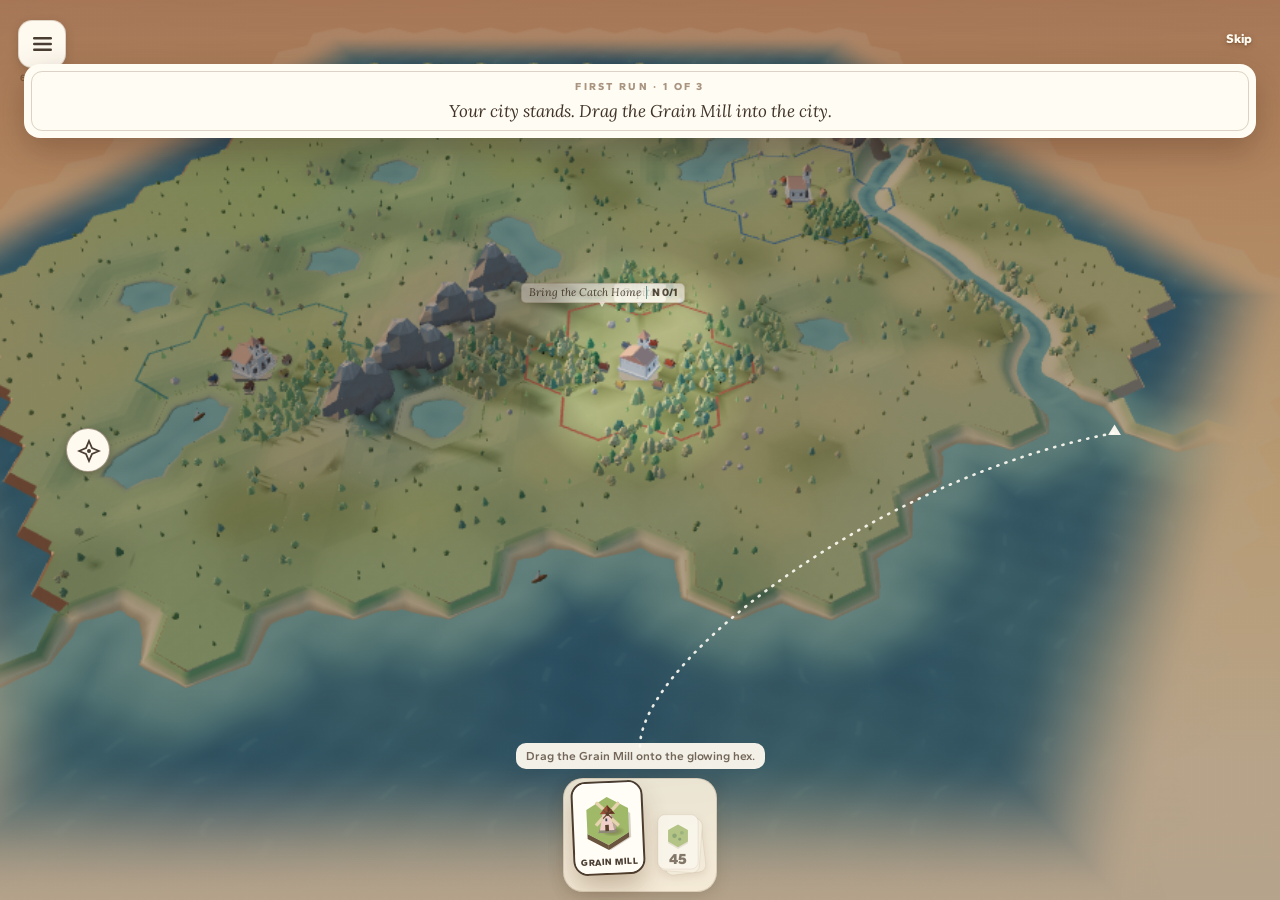
==== commit 519d8cfc: "Publish 627a8f8 connected lanes around city buildings" ====
--- a/index.html
+++ b/index.html
@@ -1365,7 +1365,7 @@
         }
       }
     </style>
-    <script type="module" crossorigin src="./assets/index-1dI0e649.js"></script>
+    <script type="module" crossorigin src="./assets/index-COsWdYmO.js"></script>
     <link rel="stylesheet" crossorigin href="./assets/index-DbEvcpCW.css">
   </head>
   <body>
